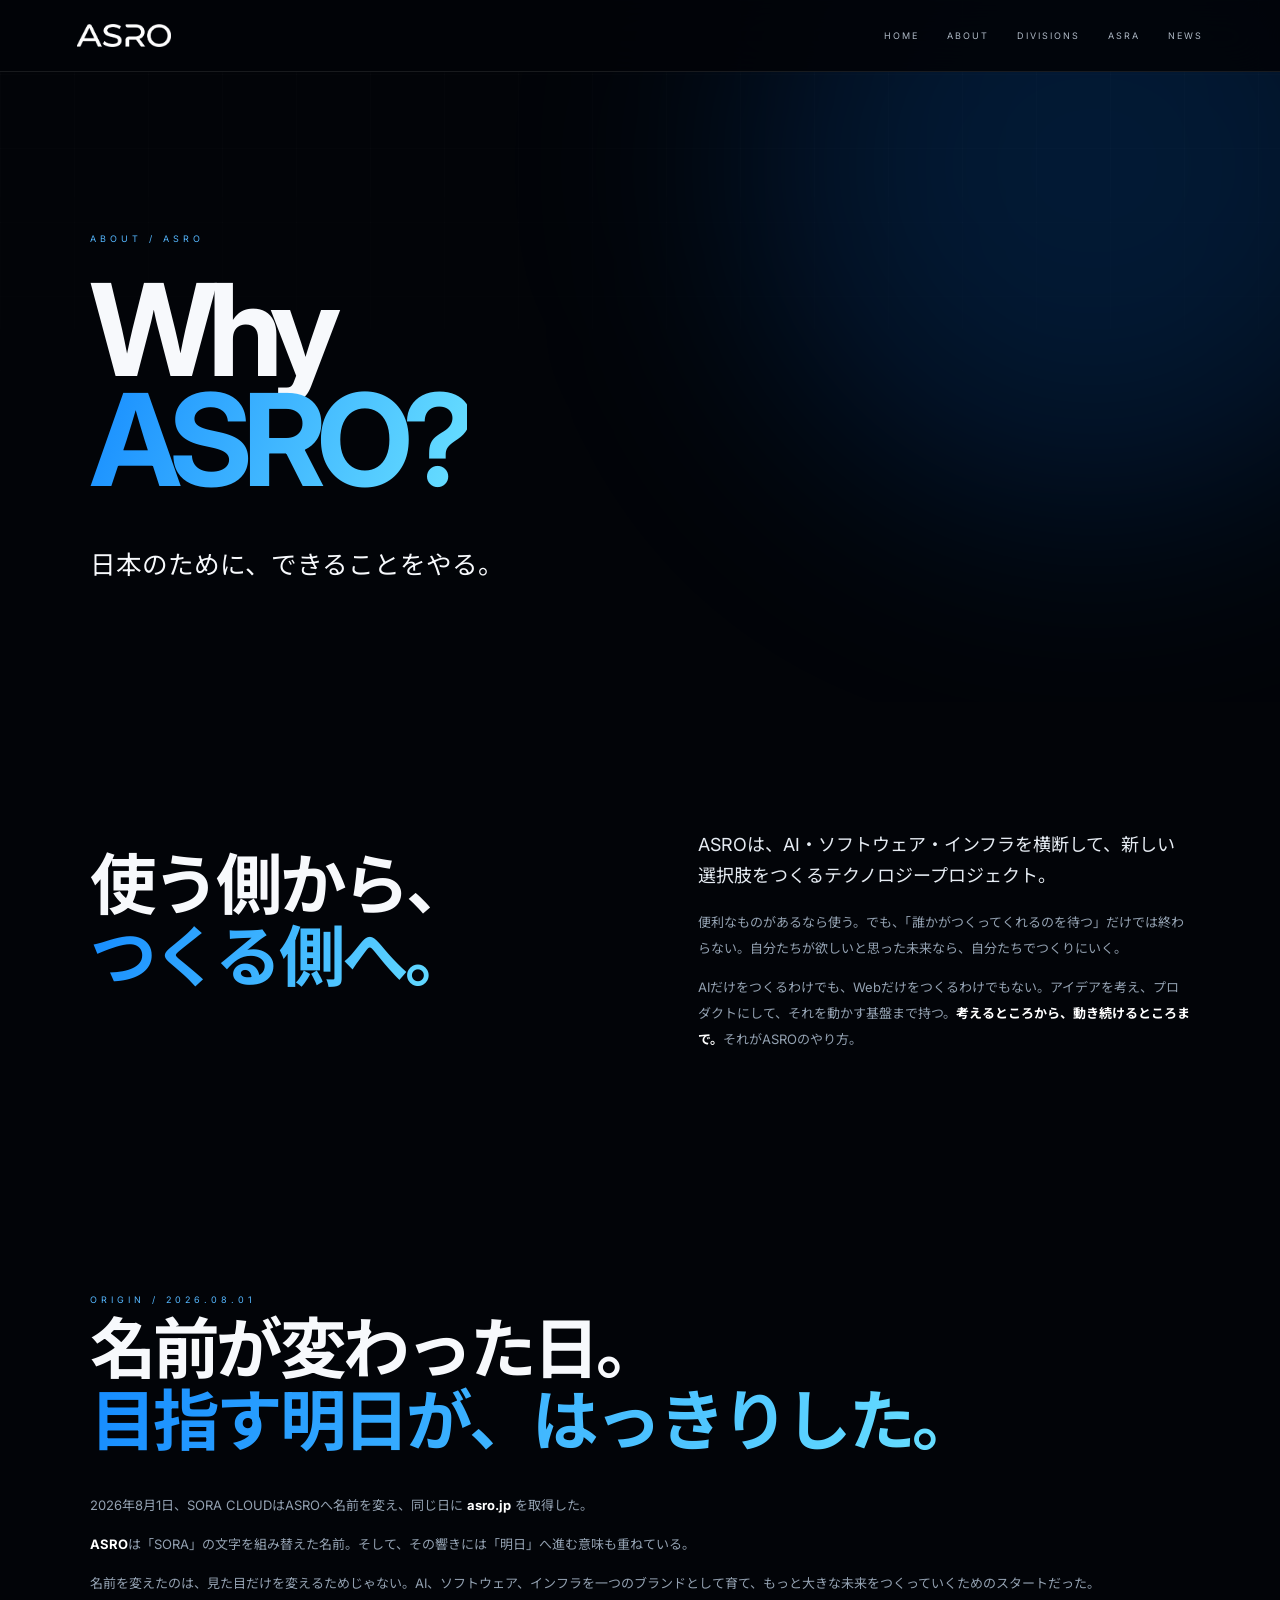
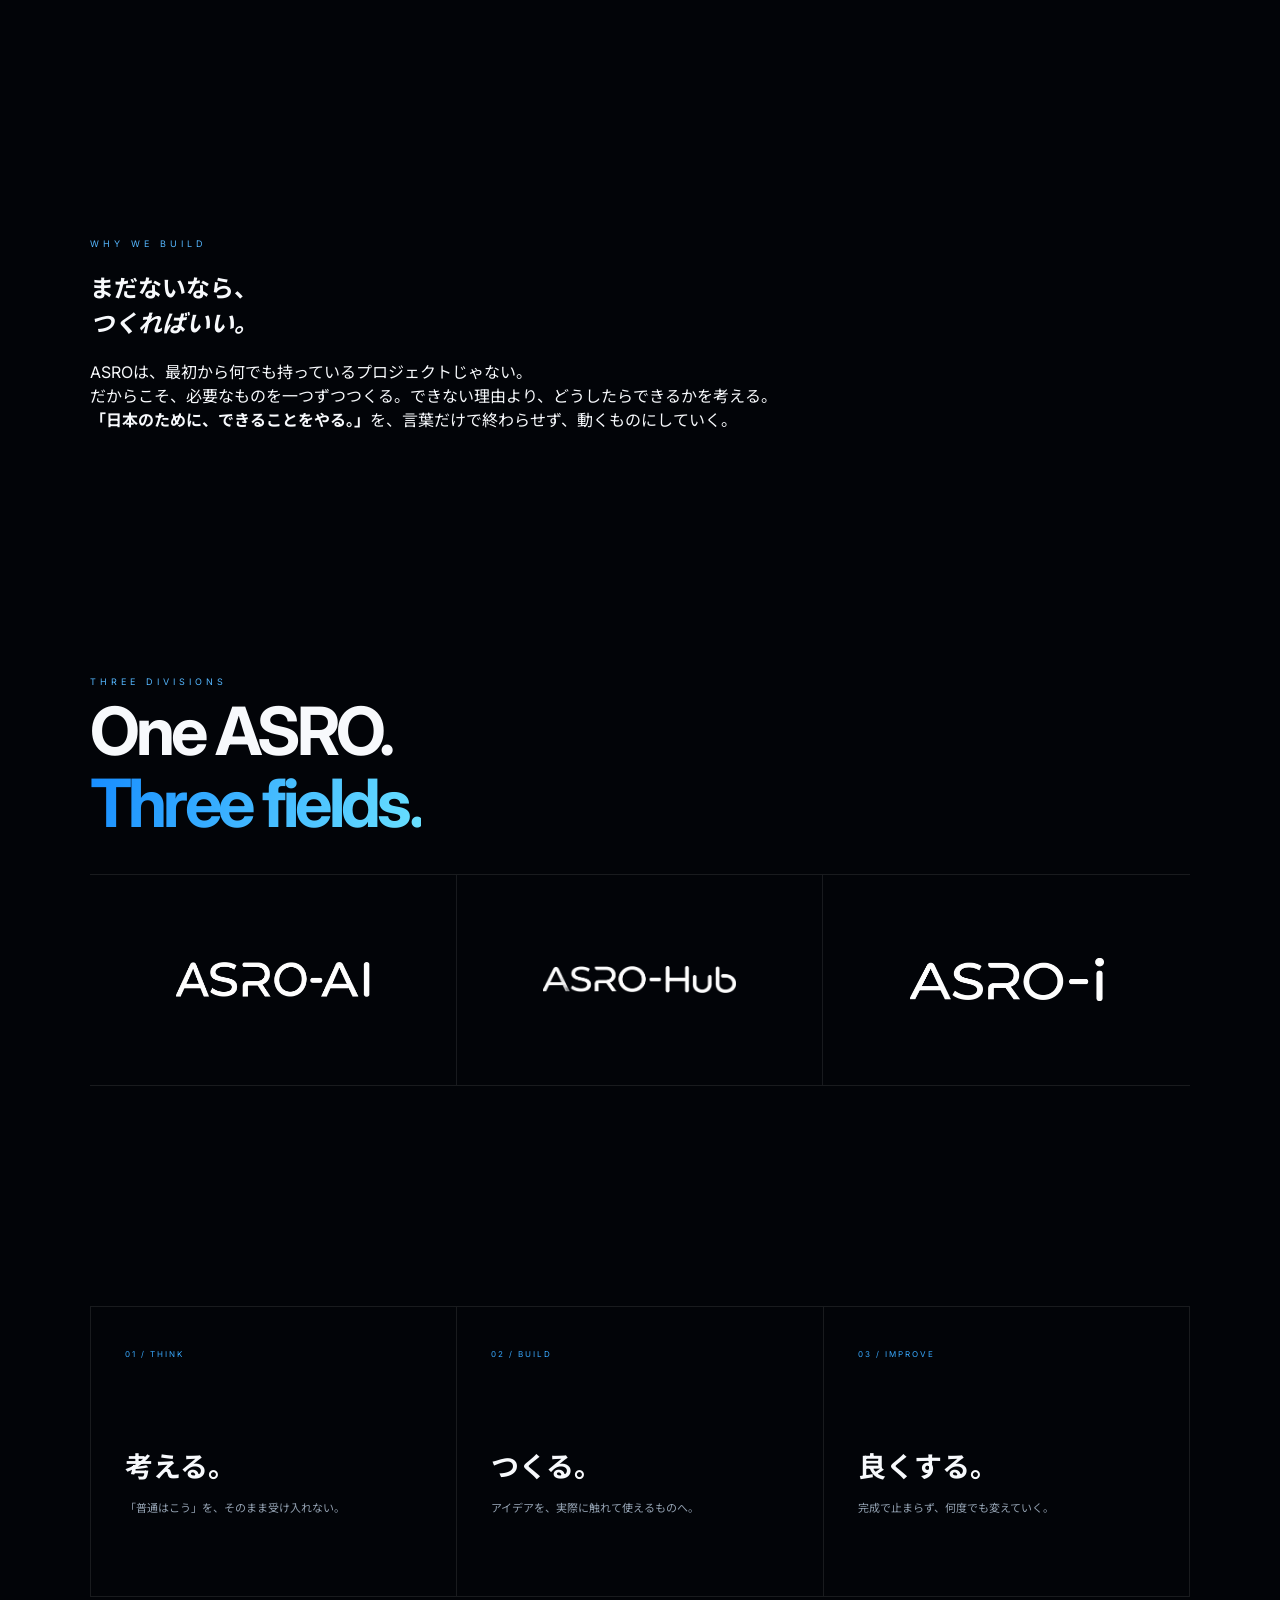
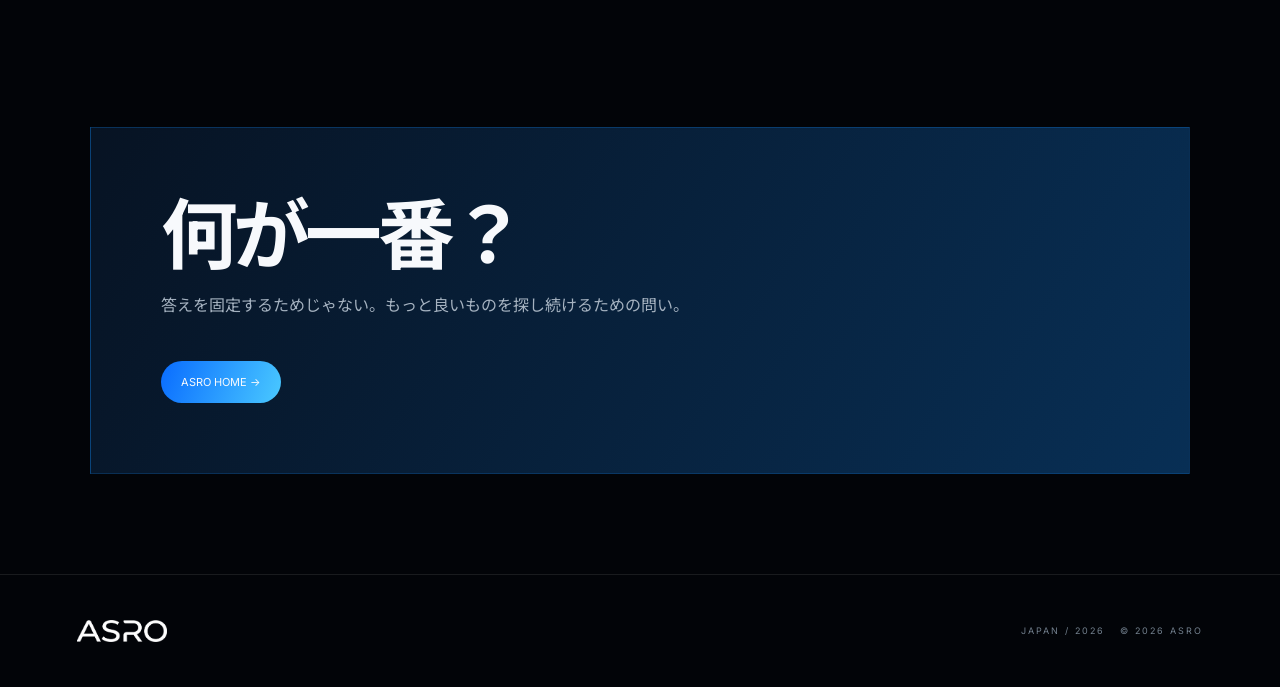
==== about.html @ 33168546 "Expand ASRO origin and mission story" ====
<!doctype html><html lang="ja"><head><meta charset="UTF-8"><meta name="viewport" content="width=device-width,initial-scale=1,viewport-fit=cover"><meta name="theme-color" content="#020408"><title>About ASRO | ASRO</title><meta name="description" content="ASROについて。日本のために、できることをやる。"><link rel="icon" href="asro-mark.svg" type="image/svg+xml"><link rel="stylesheet" href="site.css"></head><body><header><a class="brand" href="index.html"><img src="asro-logo-white.svg" alt="ASRO"></a><nav><a href="index.html">HOME</a><a href="about.html">ABOUT</a><a href="index.html#divisions">DIVISIONS</a><a href="asra.html">ASRA</a><a href="news.html">NEWS</a></nav></header>
<section class="hero"><p class="eyebrow reveal">ABOUT / ASRO</p><h1 class="reveal">Why<br><em>ASRO?</em></h1><p class="lead reveal">日本のために、できることをやる。</p></section>
<section class="wrap grid2 about-intro"><div class="reveal"><h2 class="title">使う側から、<br><em>つくる側へ。</em></h2></div><div class="copy reveal"><p class="big">ASROは、AI・ソフトウェア・インフラを横断して、新しい選択肢をつくるテクノロジープロジェクト。</p><p>便利なものがあるなら使う。でも、「誰かがつくってくれるのを待つ」だけでは終わらない。自分たちが欲しいと思った未来なら、自分たちでつくりにいく。</p><p>AIだけをつくるわけでも、Webだけをつくるわけでもない。アイデアを考え、プロダクトにして、それを動かす基盤まで持つ。<strong>考えるところから、動き続けるところまで。</strong>それがASROのやり方。</p></div></section>
<section class="wrap origin"><p class="eyebrow reveal">ORIGIN / 2026.08.01</p><div class="origin-grid"><h2 class="title reveal">名前が変わった日。<br><em>目指す明日が、はっきりした。</em></h2><div class="copy reveal"><p>2026年8月1日、SORA CLOUDはASROへ名前を変え、同じ日に <strong>asro.jp</strong> を取得した。</p><p><strong>ASRO</strong>は「SORA」の文字を組み替えた名前。そして、その響きには「明日」へ進む意味も重ねている。</p><p>名前を変えたのは、見た目だけを変えるためじゃない。AI、ソフトウェア、インフラを一つのブランドとして育て、もっと大きな未来をつくっていくためのスタートだった。</p></div></div></section>
<section class="wrap manifesto-page"><p class="eyebrow reveal">WHY WE BUILD</p><h2 class="reveal">まだないなら、<br><em>つくればいい。</em></h2><p class="reveal">ASROは、最初から何でも持っているプロジェクトじゃない。<br>だからこそ、必要なものを一つずつつくる。できない理由より、どうしたらできるかを考える。<br><strong>「日本のために、できることをやる。」</strong>を、言葉だけで終わらせず、動くものにしていく。</p></section>
<section class="wrap"><p class="eyebrow reveal">THREE DIVISIONS</p><h2 class="title reveal">One ASRO.<br><em>Three fields.</em></h2><div class="brand-strip reveal"><a href="ai.html"><img src="asro-ai-white.svg" alt="ASRO AI"></a><a href="hub.html"><img src="asro-hub-white.svg" alt="ASRO Hub"></a><a href="infra.html"><img src="asro-i-white.svg" alt="ASRO-i"></a></div></section>
<section class="wrap"><div class="cards"><div class="card reveal"><span>01 / THINK</span><h3>考える。</h3><p>「普通はこう」を、そのまま受け入れない。</p></div><div class="card reveal"><span>02 / BUILD</span><h3>つくる。</h3><p>アイデアを、実際に触れて使えるものへ。</p></div><div class="card reveal"><span>03 / IMPROVE</span><h3>良くする。</h3><p>完成で止まらず、何度でも変えていく。</p></div></div></section>
<section class="cta reveal"><h2>何が一番？</h2><p>答えを固定するためじゃない。もっと良いものを探し続けるための問い。</p><a class="btn" href="index.html">ASRO HOME →</a></section><footer><img src="asro-logo-white.svg" alt="ASRO"><span>JAPAN / 2026&nbsp;&nbsp; © 2026 ASRO</span></footer><script src="site.js"></script></body></html>
---- site.css ----
@import url('https://fonts.googleapis.com/css2?family=Inter:wght@400;500;600;700;800&family=Noto+Sans+JP:wght@400;500;600;700;800&display=swap');
:root{--bg:#020408;--panel:#060a10;--text:#f7f9fc;--mut:#93a1b1;--line:#ffffff17;--blue:#168cff;--cyan:#62dcff}
*{box-sizing:border-box}html{scroll-behavior:smooth}body{margin:0;background:var(--bg);color:var(--text);font-family:Inter,"Noto Sans JP",sans-serif;overflow-x:hidden}a{color:inherit;text-decoration:none}img{display:block;max-width:100%}::selection{background:var(--blue);color:#fff}
header{height:72px;position:fixed;z-index:30;inset:0 0 auto;display:flex;align-items:center;padding:0 6vw;background:#020408e8;backdrop-filter:blur(22px);border-bottom:1px solid var(--line)}.brand img{width:94px;height:28px;object-fit:contain}nav{margin-left:auto;display:flex;gap:28px;font-size:9px;letter-spacing:2px;color:#aeb9c5}nav a:hover{color:#fff}
.hero{min-height:78svh;padding:150px 7vw 90px;position:relative;overflow:hidden;display:flex;flex-direction:column;justify-content:flex-end}.hero:before{content:"";position:absolute;width:680px;height:680px;border-radius:50%;background:#087cff2e;filter:blur(120px);right:-12%;top:-25%}.hero:after{content:"";position:absolute;inset:0;background-image:linear-gradient(#ffffff04 1px,transparent 1px),linear-gradient(90deg,#ffffff04 1px,transparent 1px);background-size:74px 74px;mask-image:linear-gradient(#000,transparent 75%);pointer-events:none}.hero>*{position:relative;z-index:2}.eyebrow{font-size:9px;letter-spacing:4px;color:#55b7ff}.hero h1{font-size:clamp(70px,10vw,150px);line-height:.86;letter-spacing:-.075em;margin:22px 0}.hero h1 em,.title em{font-style:normal;background:linear-gradient(110deg,#168cff,#6ae1ff);-webkit-background-clip:text;color:transparent}.lead{font-size:clamp(18px,2vw,28px);line-height:1.7;max-width:760px}.sublead{font-size:13px;color:var(--mut);line-height:2;max-width:650px}
.wrap{padding:110px 7vw}.grid2{display:grid;grid-template-columns:1fr 1fr;gap:9vw;align-items:center}.title{font-size:clamp(42px,5.2vw,76px);line-height:1.08;letter-spacing:-.055em;margin:0 0 34px}.copy{font-size:13px;line-height:2;color:var(--mut)}.copy strong{color:#fff}.copy .big{font-size:18px;color:#e5ebf2;line-height:1.7}
.visual{min-height:430px;position:relative;overflow:hidden;border:1px solid var(--line);background:radial-gradient(circle at 50% 48%,#103b67,#07101b 58%,#03070c);display:flex;align-items:center;justify-content:center}.visual:before{content:"";position:absolute;inset:-25%;background-image:linear-gradient(#168cff18 1px,transparent 1px),linear-gradient(90deg,#168cff18 1px,transparent 1px);background-size:38px 38px;transform:rotate(18deg)}.visual:after{content:"";position:absolute;width:300px;height:300px;border:1px solid #168cff32;border-radius:50%;box-shadow:0 0 80px #168cff17}.visual img{position:relative;z-index:2;max-width:68%;max-height:190px;object-fit:contain;filter:drop-shadow(0 20px 55px #168cff4d)}
.cards{display:grid;grid-template-columns:repeat(3,1fr);border-top:1px solid var(--line);border-left:1px solid var(--line)}.card{min-height:290px;padding:34px;border-right:1px solid var(--line);border-bottom:1px solid var(--line)}.card span{font-size:8px;color:#39a9ff;letter-spacing:2px}.card h3{font-size:28px;margin:84px 0 14px}.card p{font-size:11px;line-height:1.8;color:var(--mut)}
.brand-strip{display:grid;grid-template-columns:repeat(3,1fr);border-block:1px solid var(--line)}.brand-strip a{min-height:210px;display:flex;align-items:center;justify-content:center;padding:36px;border-right:1px solid var(--line);transition:.25s background}.brand-strip a:last-child{border:0}.brand-strip a:hover{background:#168cff08}.brand-strip img{max-width:66%;max-height:65px}
.status-card{margin:0 7vw 100px;padding:58px 6vw;border:1px solid #168cff35;background:linear-gradient(120deg,#07111d,#092d4f);position:relative;overflow:hidden}.status-card:after{content:"";position:absolute;width:280px;height:280px;border-radius:50%;background:#168cff35;filter:blur(75px);right:-100px;bottom:-120px}.status-card>*{position:relative;z-index:2}.status-card h2{font-size:clamp(42px,6vw,82px);line-height:1;letter-spacing:-.06em;margin:14px 0 22px}.status-card p{color:#a8b5c3;line-height:1.9;font-size:13px}.dot{display:inline-block;width:7px;height:7px;border-radius:50%;background:#31d28c;box-shadow:0 0 14px #31d28c;margin-right:8px}
.timeline{border-left:1px solid #168cff55;margin-left:10px}.event{padding:0 0 62px 35px;position:relative}.event:before{content:"";position:absolute;width:7px;height:7px;background:var(--blue);border-radius:50%;left:-4px;top:5px;box-shadow:0 0 15px var(--blue)}.event time{font-size:9px;color:#5abaff;letter-spacing:2px}.event h3{font-size:25px;margin:10px 0}.event p{font-size:12px;color:var(--mut);line-height:1.8}
.cta{margin:20px 7vw 100px;padding:70px;background:linear-gradient(120deg,#071323,#082f55);border:1px solid #168cff38;position:relative;overflow:hidden}.cta h2{font-size:clamp(42px,6vw,82px);line-height:1;letter-spacing:-.06em;margin:0}.cta p{color:#a5b2c0;line-height:1.9}.btn{display:inline-flex;margin-top:24px;padding:14px 20px;border-radius:999px;background:linear-gradient(110deg,#096cff,#4ac9ff);font-size:11px;gap:28px}
footer{border-top:1px solid var(--line);padding:45px 6vw;display:flex;align-items:center;justify-content:space-between;color:#73808e;font-size:9px;letter-spacing:2px}footer img{width:90px}
.reveal{opacity:0;transform:translateY(24px);transition:.8s opacity,.8s transform}.reveal.visible{opacity:1;transform:none}
@media(max-width:800px){header{height:66px;padding:0 5vw}.brand img{width:86px}nav{gap:15px}nav a:nth-child(2),nav a:nth-child(3){display:none}.hero{min-height:68svh;padding:122px 6vw 72px}.hero h1{font-size:clamp(56px,16vw,86px)}.wrap{padding:80px 6vw}.grid2{grid-template-columns:1fr;gap:46px}.visual{min-height:310px}.visual img{max-height:145px}.cards{grid-template-columns:1fr}.card{min-height:200px}.card h3{margin-top:44px}.brand-strip{grid-template-columns:1fr}.brand-strip a{min-height:150px;border-right:0;border-bottom:1px solid var(--line)}.status-card{margin:0 5vw 70px;padding:45px 26px}.cta{margin:20px 5vw 70px;padding:48px 26px}}
@media(max-width:520px){nav{display:none}.hero{min-height:620px;padding-top:105px}.hero h1{font-size:54px}.lead{font-size:18px}.title{font-size:40px}.visual{min-height:280px}.visual img{max-width:76%;max-height:125px}.copy{font-size:12px}.status-card h2,.cta h2{font-size:43px}footer{padding:38px 6vw}}
@media(prefers-reduced-motion:reduce){html{scroll-behavior:auto}.reveal{opacity:1;transform:none;transition:none}}
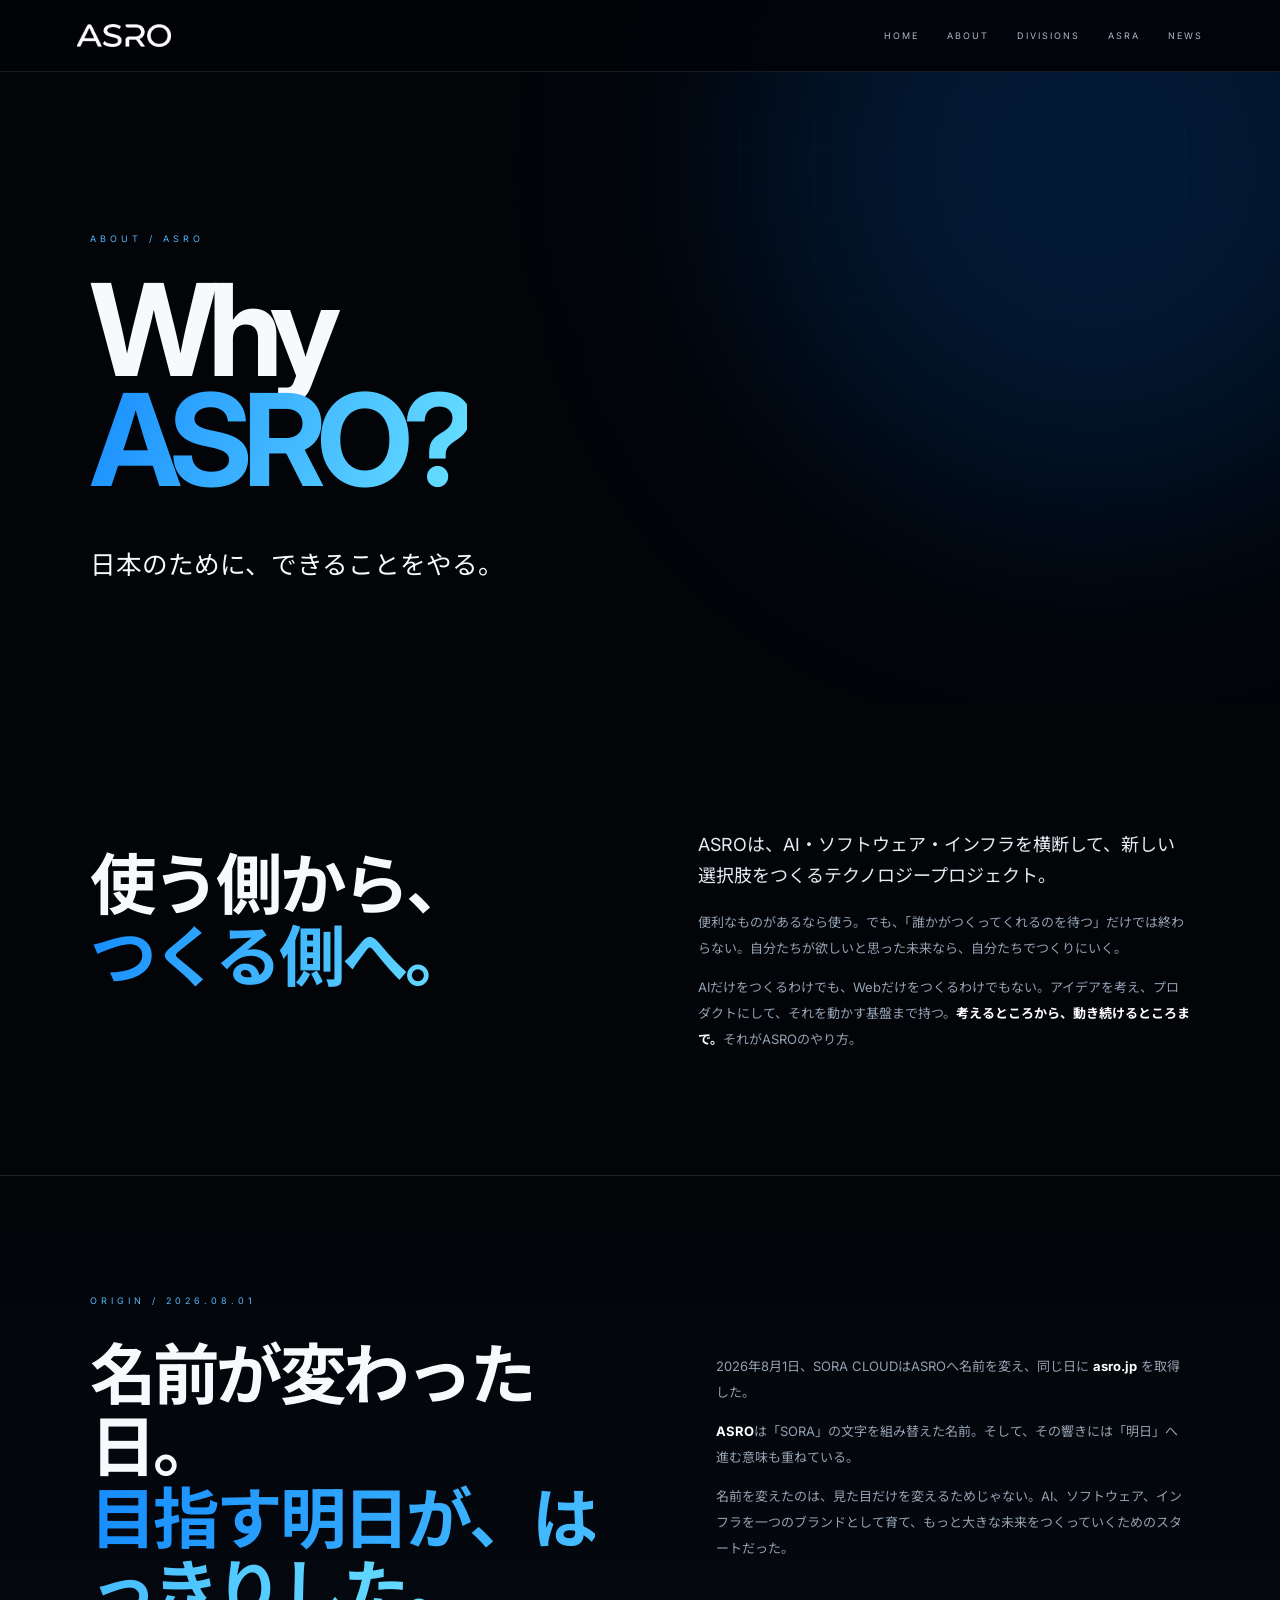
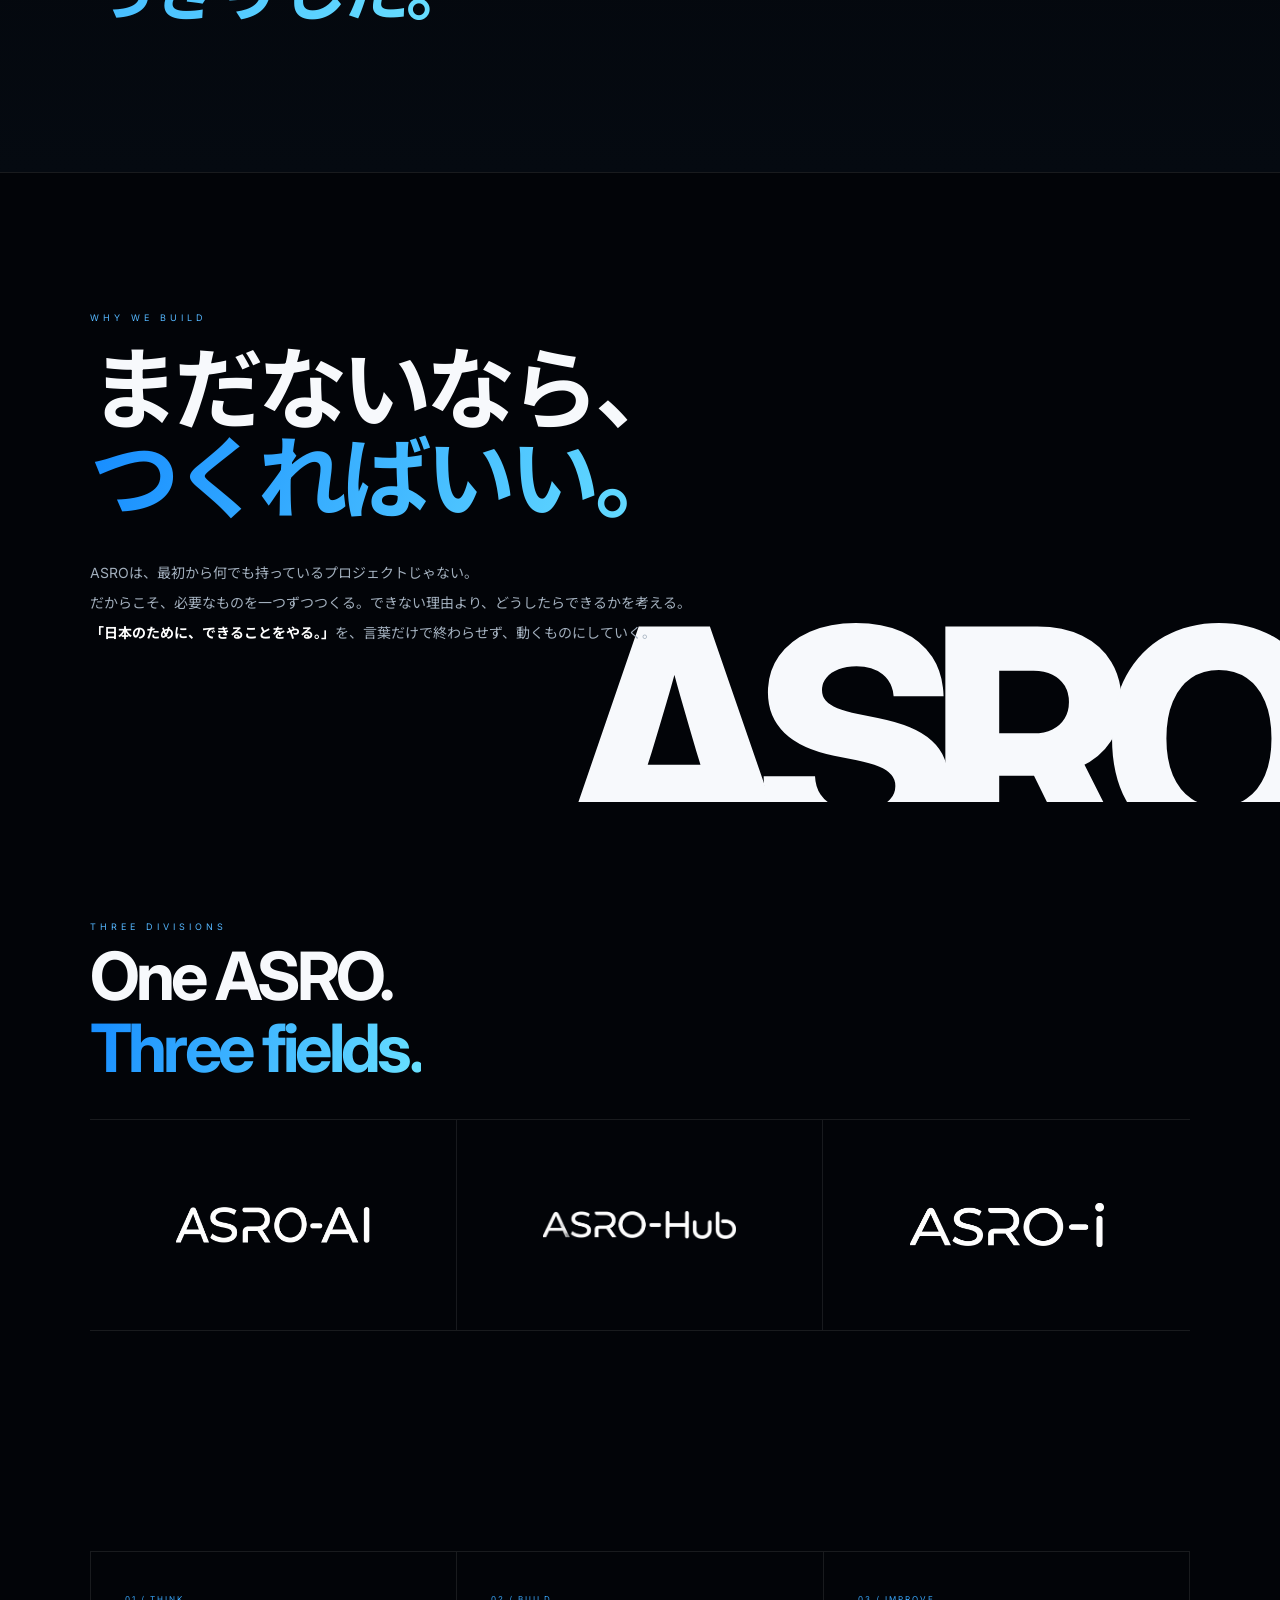
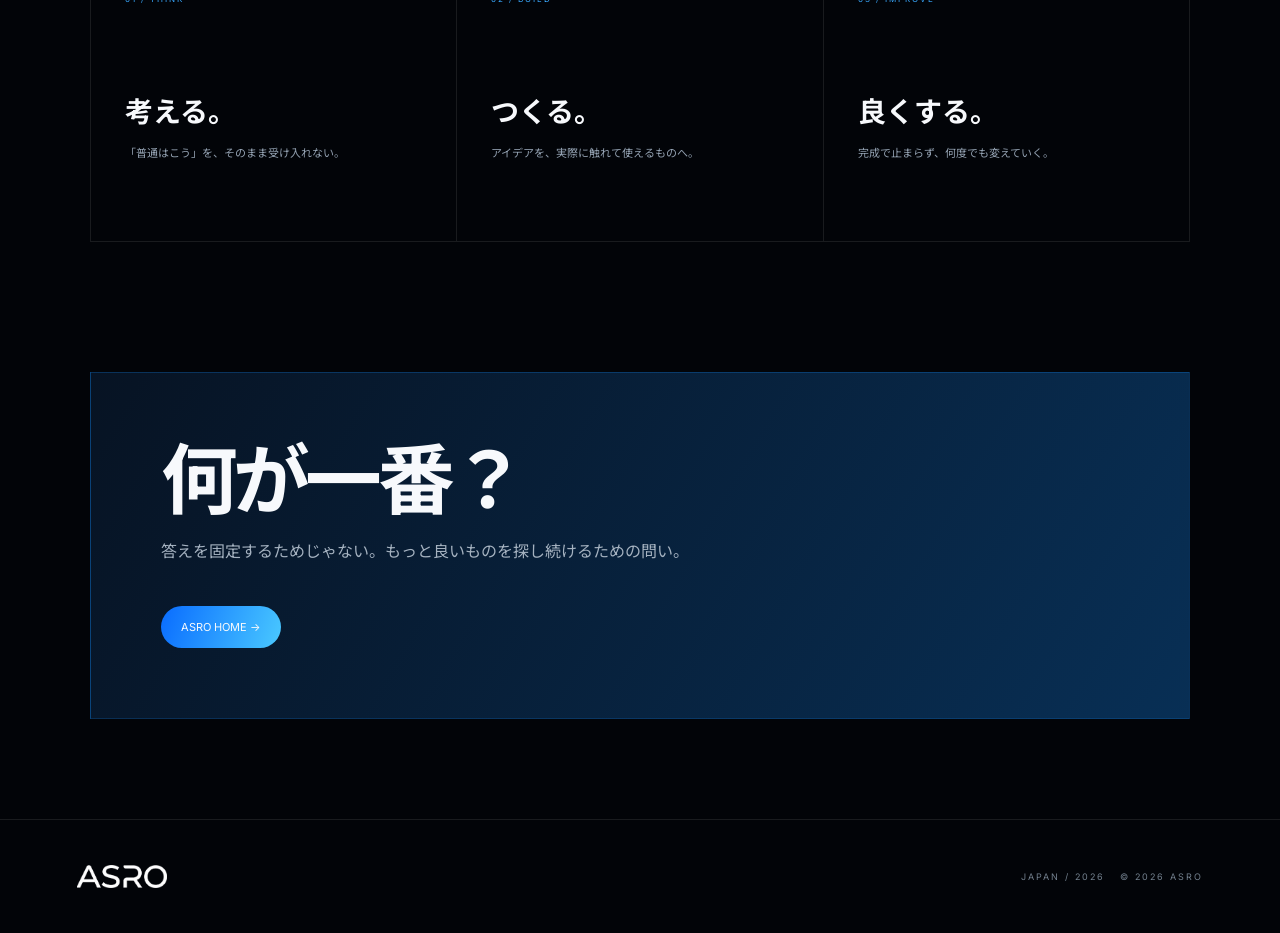
==== commit 35a4ff07: "Bust CSS cache for about.html" ====
--- a/about.html
+++ b/about.html
@@ -1,4 +1,4 @@
-<!doctype html><html lang="ja"><head><meta charset="UTF-8"><meta name="viewport" content="width=device-width,initial-scale=1,viewport-fit=cover"><meta name="theme-color" content="#020408"><title>About ASRO | ASRO</title><meta name="description" content="ASROについて。日本のために、できることをやる。"><link rel="icon" href="asro-mark.svg" type="image/svg+xml"><link rel="stylesheet" href="site.css"></head><body><header><a class="brand" href="index.html"><img src="asro-logo-white.svg" alt="ASRO"></a><nav><a href="index.html">HOME</a><a href="about.html">ABOUT</a><a href="index.html#divisions">DIVISIONS</a><a href="asra.html">ASRA</a><a href="news.html">NEWS</a></nav></header>
+<!doctype html><html lang="ja"><head><meta charset="UTF-8"><meta name="viewport" content="width=device-width,initial-scale=1,viewport-fit=cover"><meta name="theme-color" content="#020408"><title>About ASRO | ASRO</title><meta name="description" content="ASROについて。日本のために、できることをやる。"><link rel="icon" href="asro-mark.svg" type="image/svg+xml"><link rel="stylesheet" href="site.css?v=20260919-3"></head><body><header><a class="brand" href="index.html"><img src="asro-logo-white.svg" alt="ASRO"></a><nav><a href="index.html">HOME</a><a href="about.html">ABOUT</a><a href="index.html#divisions">DIVISIONS</a><a href="asra.html">ASRA</a><a href="news.html">NEWS</a></nav></header>
 <section class="hero"><p class="eyebrow reveal">ABOUT / ASRO</p><h1 class="reveal">Why<br><em>ASRO?</em></h1><p class="lead reveal">日本のために、できることをやる。</p></section>
 <section class="wrap grid2 about-intro"><div class="reveal"><h2 class="title">使う側から、<br><em>つくる側へ。</em></h2></div><div class="copy reveal"><p class="big">ASROは、AI・ソフトウェア・インフラを横断して、新しい選択肢をつくるテクノロジープロジェクト。</p><p>便利なものがあるなら使う。でも、「誰かがつくってくれるのを待つ」だけでは終わらない。自分たちが欲しいと思った未来なら、自分たちでつくりにいく。</p><p>AIだけをつくるわけでも、Webだけをつくるわけでもない。アイデアを考え、プロダクトにして、それを動かす基盤まで持つ。<strong>考えるところから、動き続けるところまで。</strong>それがASROのやり方。</p></div></section>
 <section class="wrap origin"><p class="eyebrow reveal">ORIGIN / 2026.08.01</p><div class="origin-grid"><h2 class="title reveal">名前が変わった日。<br><em>目指す明日が、はっきりした。</em></h2><div class="copy reveal"><p>2026年8月1日、SORA CLOUDはASROへ名前を変え、同じ日に <strong>asro.jp</strong> を取得した。</p><p><strong>ASRO</strong>は「SORA」の文字を組み替えた名前。そして、その響きには「明日」へ進む意味も重ねている。</p><p>名前を変えたのは、見た目だけを変えるためじゃない。AI、ソフトウェア、インフラを一つのブランドとして育て、もっと大きな未来をつくっていくためのスタートだった。</p></div></div></section>
--- a/site.css
+++ b/site.css
@@ -14,4 +14,40 @@
 .reveal{opacity:0;transform:translateY(24px);transition:.8s opacity,.8s transform}.reveal.visible{opacity:1;transform:none}
 @media(max-width:800px){header{height:66px;padding:0 5vw}.brand img{width:86px}nav{gap:15px}nav a:nth-child(2),nav a:nth-child(3){display:none}.hero{min-height:68svh;padding:122px 6vw 72px}.hero h1{font-size:clamp(56px,16vw,86px)}.wrap{padding:80px 6vw}.grid2{grid-template-columns:1fr;gap:46px}.visual{min-height:310px}.visual img{max-height:145px}.cards{grid-template-columns:1fr}.card{min-height:200px}.card h3{margin-top:44px}.brand-strip{grid-template-columns:1fr}.brand-strip a{min-height:150px;border-right:0;border-bottom:1px solid var(--line)}.status-card{margin:0 5vw 70px;padding:45px 26px}.cta{margin:20px 5vw 70px;padding:48px 26px}}
 @media(max-width:520px){nav{display:none}.hero{min-height:620px;padding-top:105px}.hero h1{font-size:54px}.lead{font-size:18px}.title{font-size:40px}.visual{min-height:280px}.visual img{max-width:76%;max-height:125px}.copy{font-size:12px}.status-card h2,.cta h2{font-size:43px}footer{padding:38px 6vw}}
-@media(prefers-reduced-motion:reduce){html{scroll-behavior:auto}.reveal{opacity:1;transform:none;transition:none}}+@media(prefers-reduced-motion:reduce){html{scroll-behavior:auto}.reveal{opacity:1;transform:none;transition:none}}
+/* secondary-page spacing and narrative sections */
+.origin{border-top:1px solid var(--line);border-bottom:1px solid var(--line);background:linear-gradient(180deg,#020408,#050a11)}
+.origin-grid{display:grid;grid-template-columns:1.05fr .95fr;gap:8vw;align-items:start;margin-top:34px}
+.manifesto-page{position:relative;overflow:hidden;padding-top:130px;padding-bottom:140px}
+.manifesto-page:after{content:"ASRO";position:absolute;right:-2vw;bottom:-7vw;font-size:24vw;font-weight:800;letter-spacing:-.09em;color:#ffffff025;line-height:1;pointer-events:none}
+.manifesto-page h2{position:relative;z-index:1;font-size:clamp(54px,7vw,100px);line-height:1;letter-spacing:-.065em;margin:22px 0 34px}
+.manifesto-page h2 em{font-style:normal;background:linear-gradient(110deg,#168cff,#6ae1ff);-webkit-background-clip:text;color:transparent}
+.manifesto-page>p:last-child{position:relative;z-index:1;max-width:760px;font-size:14px;line-height:2.15;color:#a2afbd}
+.manifesto-page strong{color:#fff}
+@media(min-width:801px) and (max-width:1120px){
+ header{padding-inline:4.5vw}
+ nav{gap:18px}
+ .hero{padding-inline:6vw}
+ .hero h1{font-size:clamp(68px,10vw,108px)}
+ .grid2{gap:6vw}
+ .title{font-size:clamp(40px,5vw,58px)}
+ .visual{min-height:360px}
+ .visual img{max-width:74%;max-height:155px}
+ .card{padding:27px}
+ .brand-strip a{padding:28px}
+}
+@media(max-width:800px){
+ .origin-grid{grid-template-columns:1fr;gap:28px}
+ .manifesto-page{padding-top:90px;padding-bottom:100px}
+}
+@media(max-width:520px){
+ .about-intro{padding-bottom:68px}
+ .origin{padding-top:70px;padding-bottom:70px}
+ .manifesto-page h2{font-size:46px}
+ .manifesto-page>p:last-child{font-size:12px;line-height:2}
+}
+@media(max-width:520px){
+ header nav{display:flex;gap:14px;font-size:8px}
+ header nav a{display:none}
+ header nav a:first-child,header nav a:last-child{display:block}
+}
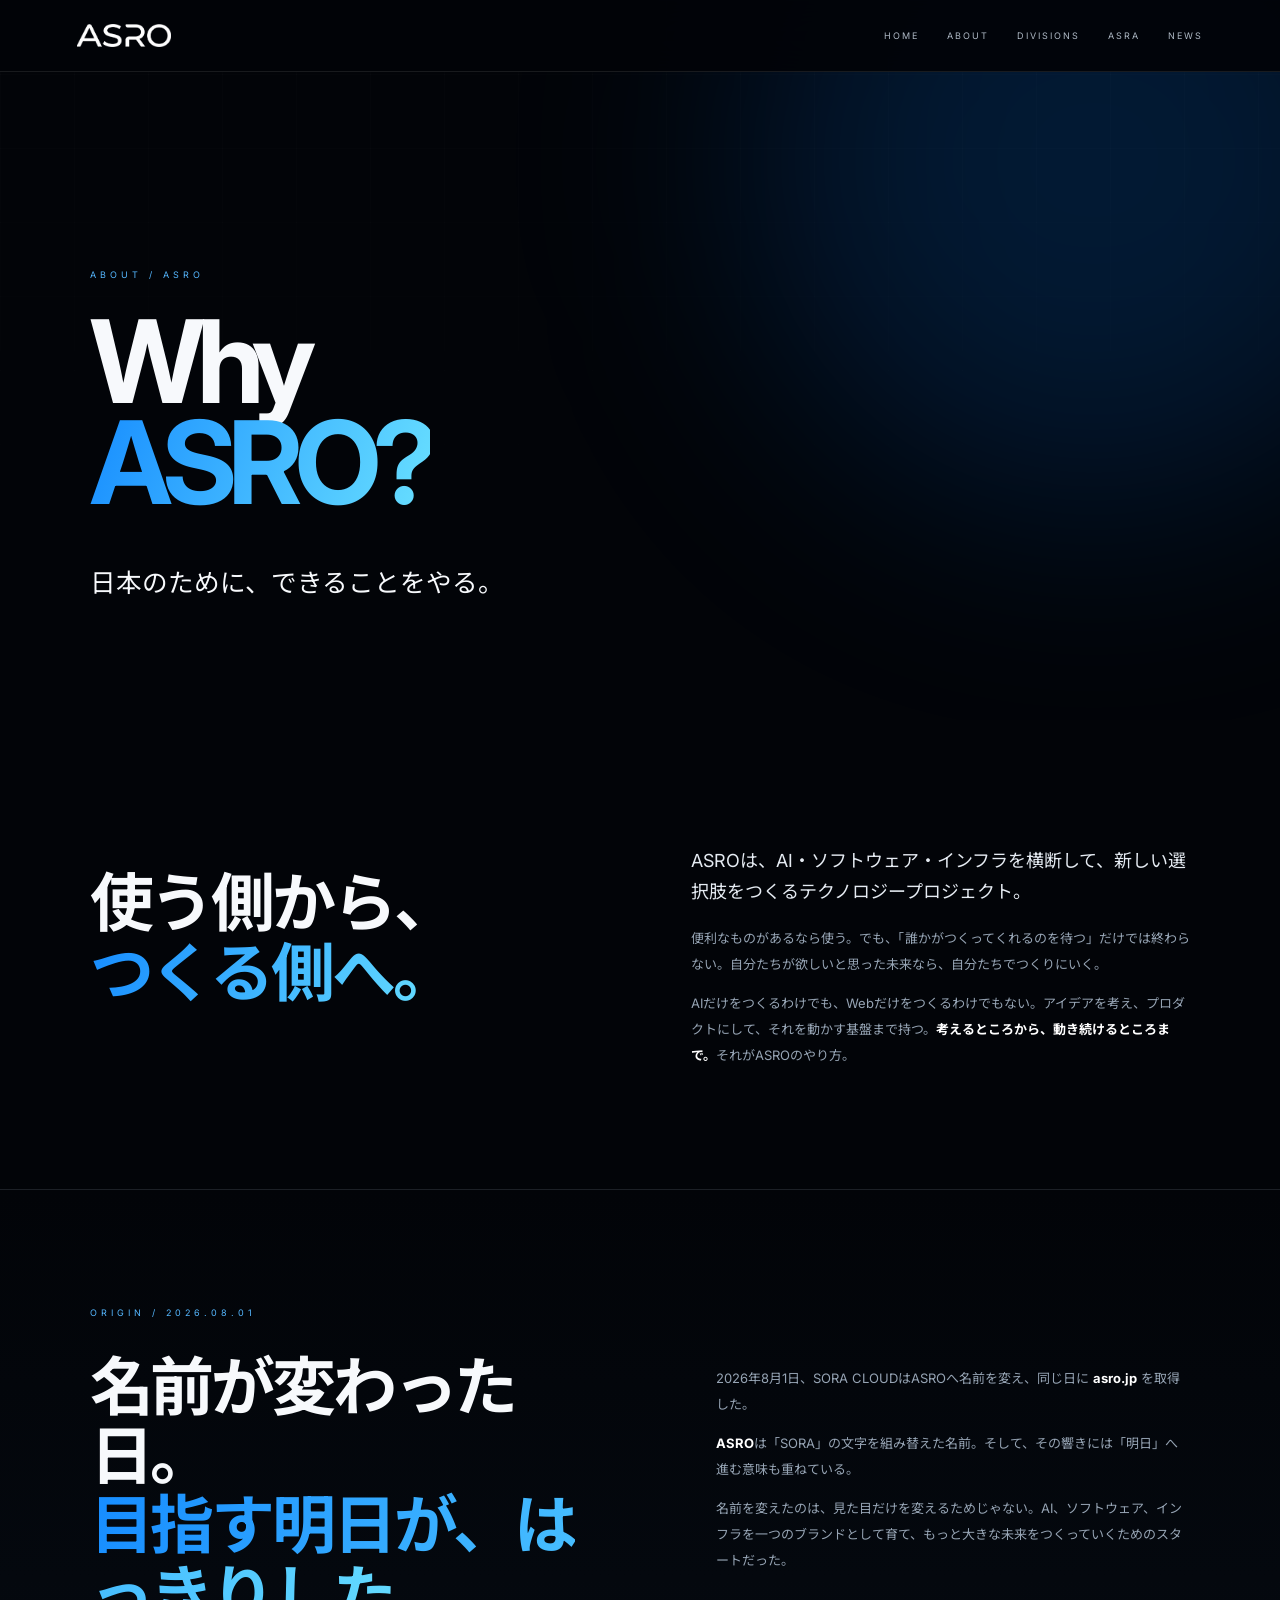
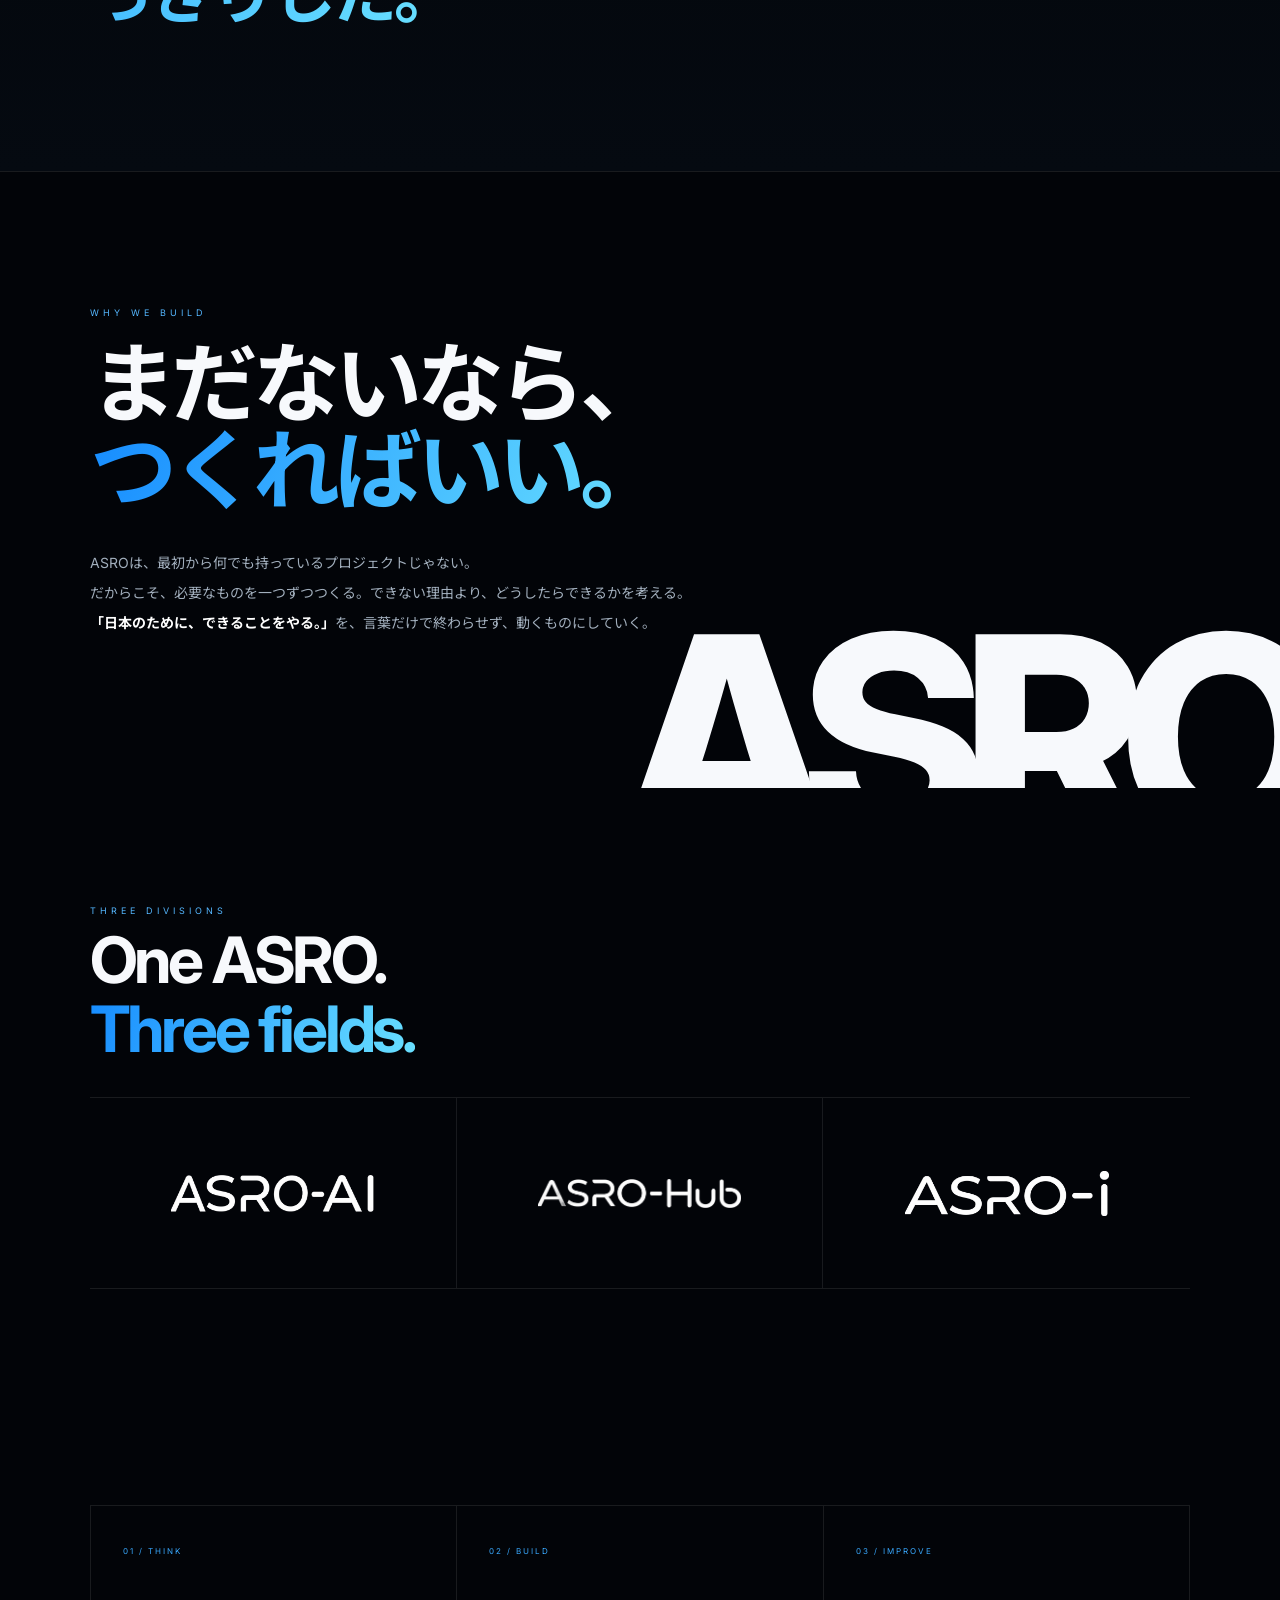
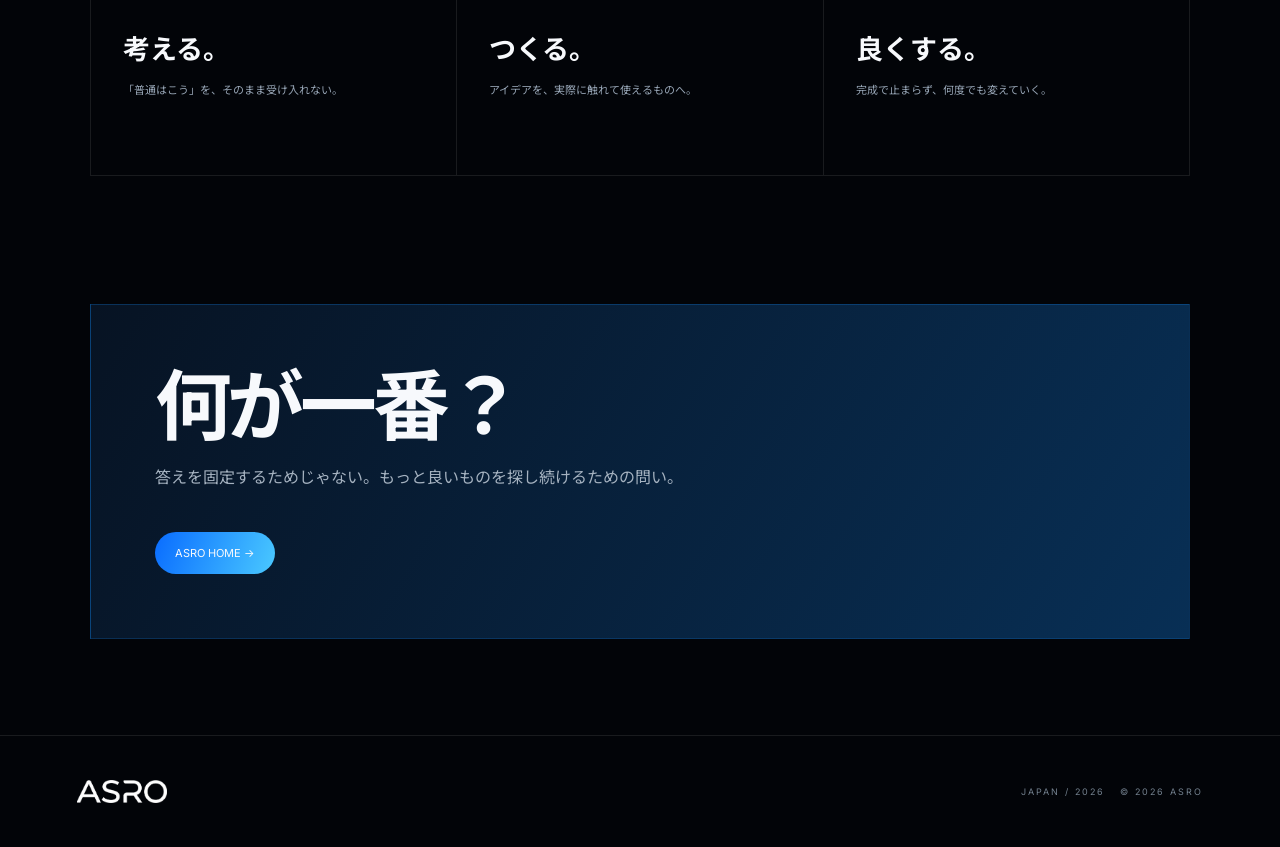
==== commit 10072a1d: "Use rebuilt shared CSS in about.html" ====
--- a/about.html
+++ b/about.html
@@ -1,4 +1,4 @@
-<!doctype html><html lang="ja"><head><meta charset="UTF-8"><meta name="viewport" content="width=device-width,initial-scale=1,viewport-fit=cover"><meta name="theme-color" content="#020408"><title>About ASRO | ASRO</title><meta name="description" content="ASROについて。日本のために、できることをやる。"><link rel="icon" href="asro-mark.svg" type="image/svg+xml"><link rel="stylesheet" href="site.css?v=20260919-3"></head><body><header><a class="brand" href="index.html"><img src="asro-logo-white.svg" alt="ASRO"></a><nav><a href="index.html">HOME</a><a href="about.html">ABOUT</a><a href="index.html#divisions">DIVISIONS</a><a href="asra.html">ASRA</a><a href="news.html">NEWS</a></nav></header>
+<!doctype html><html lang="ja"><head><meta charset="UTF-8"><meta name="viewport" content="width=device-width,initial-scale=1,viewport-fit=cover"><meta name="theme-color" content="#020408"><title>About ASRO | ASRO</title><meta name="description" content="ASROについて。日本のために、できることをやる。"><link rel="icon" href="asro-mark.svg" type="image/svg+xml"><link rel="stylesheet" href="site.css?v=20260919-5"></head><body><header><a class="brand" href="index.html"><img src="asro-logo-white.svg" alt="ASRO"></a><nav><a href="index.html">HOME</a><a href="about.html">ABOUT</a><a href="index.html#divisions">DIVISIONS</a><a href="asra.html">ASRA</a><a href="news.html">NEWS</a></nav></header>
 <section class="hero"><p class="eyebrow reveal">ABOUT / ASRO</p><h1 class="reveal">Why<br><em>ASRO?</em></h1><p class="lead reveal">日本のために、できることをやる。</p></section>
 <section class="wrap grid2 about-intro"><div class="reveal"><h2 class="title">使う側から、<br><em>つくる側へ。</em></h2></div><div class="copy reveal"><p class="big">ASROは、AI・ソフトウェア・インフラを横断して、新しい選択肢をつくるテクノロジープロジェクト。</p><p>便利なものがあるなら使う。でも、「誰かがつくってくれるのを待つ」だけでは終わらない。自分たちが欲しいと思った未来なら、自分たちでつくりにいく。</p><p>AIだけをつくるわけでも、Webだけをつくるわけでもない。アイデアを考え、プロダクトにして、それを動かす基盤まで持つ。<strong>考えるところから、動き続けるところまで。</strong>それがASROのやり方。</p></div></section>
 <section class="wrap origin"><p class="eyebrow reveal">ORIGIN / 2026.08.01</p><div class="origin-grid"><h2 class="title reveal">名前が変わった日。<br><em>目指す明日が、はっきりした。</em></h2><div class="copy reveal"><p>2026年8月1日、SORA CLOUDはASROへ名前を変え、同じ日に <strong>asro.jp</strong> を取得した。</p><p><strong>ASRO</strong>は「SORA」の文字を組み替えた名前。そして、その響きには「明日」へ進む意味も重ねている。</p><p>名前を変えたのは、見た目だけを変えるためじゃない。AI、ソフトウェア、インフラを一つのブランドとして育て、もっと大きな未来をつくっていくためのスタートだった。</p></div></div></section>
--- a/site.css
+++ b/site.css
@@ -1,53 +1,19 @@
 @import url('https://fonts.googleapis.com/css2?family=Inter:wght@400;500;600;700;800&family=Noto+Sans+JP:wght@400;500;600;700;800&display=swap');
-:root{--bg:#020408;--panel:#060a10;--text:#f7f9fc;--mut:#93a1b1;--line:#ffffff17;--blue:#168cff;--cyan:#62dcff}
-*{box-sizing:border-box}html{scroll-behavior:smooth}body{margin:0;background:var(--bg);color:var(--text);font-family:Inter,"Noto Sans JP",sans-serif;overflow-x:hidden}a{color:inherit;text-decoration:none}img{display:block;max-width:100%}::selection{background:var(--blue);color:#fff}
-header{height:72px;position:fixed;z-index:30;inset:0 0 auto;display:flex;align-items:center;padding:0 6vw;background:#020408e8;backdrop-filter:blur(22px);border-bottom:1px solid var(--line)}.brand img{width:94px;height:28px;object-fit:contain}nav{margin-left:auto;display:flex;gap:28px;font-size:9px;letter-spacing:2px;color:#aeb9c5}nav a:hover{color:#fff}
-.hero{min-height:78svh;padding:150px 7vw 90px;position:relative;overflow:hidden;display:flex;flex-direction:column;justify-content:flex-end}.hero:before{content:"";position:absolute;width:680px;height:680px;border-radius:50%;background:#087cff2e;filter:blur(120px);right:-12%;top:-25%}.hero:after{content:"";position:absolute;inset:0;background-image:linear-gradient(#ffffff04 1px,transparent 1px),linear-gradient(90deg,#ffffff04 1px,transparent 1px);background-size:74px 74px;mask-image:linear-gradient(#000,transparent 75%);pointer-events:none}.hero>*{position:relative;z-index:2}.eyebrow{font-size:9px;letter-spacing:4px;color:#55b7ff}.hero h1{font-size:clamp(70px,10vw,150px);line-height:.86;letter-spacing:-.075em;margin:22px 0}.hero h1 em,.title em{font-style:normal;background:linear-gradient(110deg,#168cff,#6ae1ff);-webkit-background-clip:text;color:transparent}.lead{font-size:clamp(18px,2vw,28px);line-height:1.7;max-width:760px}.sublead{font-size:13px;color:var(--mut);line-height:2;max-width:650px}
-.wrap{padding:110px 7vw}.grid2{display:grid;grid-template-columns:1fr 1fr;gap:9vw;align-items:center}.title{font-size:clamp(42px,5.2vw,76px);line-height:1.08;letter-spacing:-.055em;margin:0 0 34px}.copy{font-size:13px;line-height:2;color:var(--mut)}.copy strong{color:#fff}.copy .big{font-size:18px;color:#e5ebf2;line-height:1.7}
-.visual{min-height:430px;position:relative;overflow:hidden;border:1px solid var(--line);background:radial-gradient(circle at 50% 48%,#103b67,#07101b 58%,#03070c);display:flex;align-items:center;justify-content:center}.visual:before{content:"";position:absolute;inset:-25%;background-image:linear-gradient(#168cff18 1px,transparent 1px),linear-gradient(90deg,#168cff18 1px,transparent 1px);background-size:38px 38px;transform:rotate(18deg)}.visual:after{content:"";position:absolute;width:300px;height:300px;border:1px solid #168cff32;border-radius:50%;box-shadow:0 0 80px #168cff17}.visual img{position:relative;z-index:2;max-width:68%;max-height:190px;object-fit:contain;filter:drop-shadow(0 20px 55px #168cff4d)}
-.cards{display:grid;grid-template-columns:repeat(3,1fr);border-top:1px solid var(--line);border-left:1px solid var(--line)}.card{min-height:290px;padding:34px;border-right:1px solid var(--line);border-bottom:1px solid var(--line)}.card span{font-size:8px;color:#39a9ff;letter-spacing:2px}.card h3{font-size:28px;margin:84px 0 14px}.card p{font-size:11px;line-height:1.8;color:var(--mut)}
-.brand-strip{display:grid;grid-template-columns:repeat(3,1fr);border-block:1px solid var(--line)}.brand-strip a{min-height:210px;display:flex;align-items:center;justify-content:center;padding:36px;border-right:1px solid var(--line);transition:.25s background}.brand-strip a:last-child{border:0}.brand-strip a:hover{background:#168cff08}.brand-strip img{max-width:66%;max-height:65px}
-.status-card{margin:0 7vw 100px;padding:58px 6vw;border:1px solid #168cff35;background:linear-gradient(120deg,#07111d,#092d4f);position:relative;overflow:hidden}.status-card:after{content:"";position:absolute;width:280px;height:280px;border-radius:50%;background:#168cff35;filter:blur(75px);right:-100px;bottom:-120px}.status-card>*{position:relative;z-index:2}.status-card h2{font-size:clamp(42px,6vw,82px);line-height:1;letter-spacing:-.06em;margin:14px 0 22px}.status-card p{color:#a8b5c3;line-height:1.9;font-size:13px}.dot{display:inline-block;width:7px;height:7px;border-radius:50%;background:#31d28c;box-shadow:0 0 14px #31d28c;margin-right:8px}
-.timeline{border-left:1px solid #168cff55;margin-left:10px}.event{padding:0 0 62px 35px;position:relative}.event:before{content:"";position:absolute;width:7px;height:7px;background:var(--blue);border-radius:50%;left:-4px;top:5px;box-shadow:0 0 15px var(--blue)}.event time{font-size:9px;color:#5abaff;letter-spacing:2px}.event h3{font-size:25px;margin:10px 0}.event p{font-size:12px;color:var(--mut);line-height:1.8}
-.cta{margin:20px 7vw 100px;padding:70px;background:linear-gradient(120deg,#071323,#082f55);border:1px solid #168cff38;position:relative;overflow:hidden}.cta h2{font-size:clamp(42px,6vw,82px);line-height:1;letter-spacing:-.06em;margin:0}.cta p{color:#a5b2c0;line-height:1.9}.btn{display:inline-flex;margin-top:24px;padding:14px 20px;border-radius:999px;background:linear-gradient(110deg,#096cff,#4ac9ff);font-size:11px;gap:28px}
-footer{border-top:1px solid var(--line);padding:45px 6vw;display:flex;align-items:center;justify-content:space-between;color:#73808e;font-size:9px;letter-spacing:2px}footer img{width:90px}
-.reveal{opacity:0;transform:translateY(24px);transition:.8s opacity,.8s transform}.reveal.visible{opacity:1;transform:none}
-@media(max-width:800px){header{height:66px;padding:0 5vw}.brand img{width:86px}nav{gap:15px}nav a:nth-child(2),nav a:nth-child(3){display:none}.hero{min-height:68svh;padding:122px 6vw 72px}.hero h1{font-size:clamp(56px,16vw,86px)}.wrap{padding:80px 6vw}.grid2{grid-template-columns:1fr;gap:46px}.visual{min-height:310px}.visual img{max-height:145px}.cards{grid-template-columns:1fr}.card{min-height:200px}.card h3{margin-top:44px}.brand-strip{grid-template-columns:1fr}.brand-strip a{min-height:150px;border-right:0;border-bottom:1px solid var(--line)}.status-card{margin:0 5vw 70px;padding:45px 26px}.cta{margin:20px 5vw 70px;padding:48px 26px}}
-@media(max-width:520px){nav{display:none}.hero{min-height:620px;padding-top:105px}.hero h1{font-size:54px}.lead{font-size:18px}.title{font-size:40px}.visual{min-height:280px}.visual img{max-width:76%;max-height:125px}.copy{font-size:12px}.status-card h2,.cta h2{font-size:43px}footer{padding:38px 6vw}}
-@media(prefers-reduced-motion:reduce){html{scroll-behavior:auto}.reveal{opacity:1;transform:none;transition:none}}
-/* secondary-page spacing and narrative sections */
-.origin{border-top:1px solid var(--line);border-bottom:1px solid var(--line);background:linear-gradient(180deg,#020408,#050a11)}
-.origin-grid{display:grid;grid-template-columns:1.05fr .95fr;gap:8vw;align-items:start;margin-top:34px}
-.manifesto-page{position:relative;overflow:hidden;padding-top:130px;padding-bottom:140px}
-.manifesto-page:after{content:"ASRO";position:absolute;right:-2vw;bottom:-7vw;font-size:24vw;font-weight:800;letter-spacing:-.09em;color:#ffffff025;line-height:1;pointer-events:none}
-.manifesto-page h2{position:relative;z-index:1;font-size:clamp(54px,7vw,100px);line-height:1;letter-spacing:-.065em;margin:22px 0 34px}
-.manifesto-page h2 em{font-style:normal;background:linear-gradient(110deg,#168cff,#6ae1ff);-webkit-background-clip:text;color:transparent}
-.manifesto-page>p:last-child{position:relative;z-index:1;max-width:760px;font-size:14px;line-height:2.15;color:#a2afbd}
-.manifesto-page strong{color:#fff}
-@media(min-width:801px) and (max-width:1120px){
- header{padding-inline:4.5vw}
- nav{gap:18px}
- .hero{padding-inline:6vw}
- .hero h1{font-size:clamp(68px,10vw,108px)}
- .grid2{gap:6vw}
- .title{font-size:clamp(40px,5vw,58px)}
- .visual{min-height:360px}
- .visual img{max-width:74%;max-height:155px}
- .card{padding:27px}
- .brand-strip a{padding:28px}
-}
-@media(max-width:800px){
- .origin-grid{grid-template-columns:1fr;gap:28px}
- .manifesto-page{padding-top:90px;padding-bottom:100px}
-}
-@media(max-width:520px){
- .about-intro{padding-bottom:68px}
- .origin{padding-top:70px;padding-bottom:70px}
- .manifesto-page h2{font-size:46px}
- .manifesto-page>p:last-child{font-size:12px;line-height:2}
-}
-@media(max-width:520px){
- header nav{display:flex;gap:14px;font-size:8px}
- header nav a{display:none}
- header nav a:first-child,header nav a:last-child{display:block}
-}+:root{--bg:#020408;--panel:#05080d;--text:#f7f9fc;--mut:#96a4b4;--line:#ffffff17;--blue:#168cff;--cyan:#62dcff}
+*{box-sizing:border-box}html{scroll-behavior:smooth;scroll-padding-top:72px}body{margin:0;background:var(--bg);color:var(--text);font-family:Inter,"Noto Sans JP",sans-serif;overflow-x:hidden}a{color:inherit;text-decoration:none}img{display:block;max-width:100%}::selection{background:var(--blue);color:#fff}
+header{height:72px;position:fixed;z-index:30;inset:0 0 auto;display:flex;align-items:center;padding:0 6vw;background:#020408ed;backdrop-filter:blur(20px);border-bottom:1px solid var(--line)}.brand{display:flex;align-items:center;flex:0 0 auto}.brand img{width:94px;height:28px;object-fit:contain}nav{margin-left:auto;display:flex;gap:28px;align-items:center;font-size:9px;letter-spacing:2px;color:#aeb9c5}nav a{white-space:nowrap}nav a:hover{color:#fff}
+.hero{min-height:720px;height:min(78svh,860px);padding:150px 7vw 90px;position:relative;overflow:hidden;display:flex;flex-direction:column;justify-content:flex-end}.hero:before{content:"";position:absolute;width:680px;height:680px;border-radius:50%;background:#087cff2d;filter:blur(120px);right:-12%;top:-25%}.hero:after{content:"";position:absolute;inset:0;background-image:linear-gradient(#ffffff04 1px,transparent 1px),linear-gradient(90deg,#ffffff04 1px,transparent 1px);background-size:74px 74px;mask-image:linear-gradient(#000,transparent 78%);pointer-events:none}.hero>*{position:relative;z-index:2}.eyebrow{font-size:9px;letter-spacing:4px;color:#55b7ff}.hero h1{max-width:100%;font-size:clamp(68px,9vw,138px);line-height:.88;letter-spacing:-.07em;margin:22px 0;overflow-wrap:anywhere}.hero h1 em,.title em{font-style:normal;background:linear-gradient(110deg,#168cff,#6ae1ff);-webkit-background-clip:text;color:transparent}.lead{font-size:clamp(18px,2vw,28px);line-height:1.7;max-width:760px}.sublead{font-size:13px;color:var(--mut);line-height:2;max-width:650px}
+.wrap{padding:108px 7vw}.grid2{display:grid;grid-template-columns:minmax(0,1fr) minmax(0,1fr);gap:8vw;align-items:center}.title{font-size:clamp(42px,5vw,72px);line-height:1.08;letter-spacing:-.05em;margin:0 0 34px}.copy{min-width:0;font-size:13px;line-height:2;color:var(--mut)}.copy strong{color:#fff}.copy .big{font-size:18px;color:#e5ebf2;line-height:1.7}
+.visual{min-width:0;min-height:400px;position:relative;overflow:hidden;border:1px solid var(--line);background:radial-gradient(circle at 50% 48%,#103b67,#07101b 58%,#03070c);display:flex;align-items:center;justify-content:center}.visual:before{content:"";position:absolute;inset:-25%;background-image:linear-gradient(#168cff18 1px,transparent 1px),linear-gradient(90deg,#168cff18 1px,transparent 1px);background-size:38px 38px;transform:rotate(18deg)}.visual:after{content:"";position:absolute;width:min(300px,70%);aspect-ratio:1;border:1px solid #168cff32;border-radius:50%;box-shadow:0 0 80px #168cff17}.visual img{position:relative;z-index:2;max-width:68%;max-height:180px;object-fit:contain;filter:drop-shadow(0 20px 55px #168cff4d)}
+.cards{display:grid;grid-template-columns:repeat(3,minmax(0,1fr));border-top:1px solid var(--line);border-left:1px solid var(--line)}.card{min-width:0;min-height:270px;padding:32px;border-right:1px solid var(--line);border-bottom:1px solid var(--line)}.card span{font-size:8px;color:#39a9ff;letter-spacing:2px}.card h3{font-size:27px;line-height:1.2;margin:76px 0 14px;overflow-wrap:anywhere}.card p{font-size:11px;line-height:1.8;color:var(--mut)}
+.brand-strip{display:grid;grid-template-columns:repeat(3,minmax(0,1fr));border-block:1px solid var(--line)}.brand-strip a{min-width:0;min-height:190px;display:flex;align-items:center;justify-content:center;padding:34px;border-right:1px solid var(--line);transition:.2s background}.brand-strip a:last-child{border-right:0}.brand-strip a:hover{background:#168cff08}.brand-strip img{max-width:68%;max-height:64px}
+.status-card{margin:0 7vw 96px;padding:56px 6vw;border:1px solid #168cff35;background:linear-gradient(120deg,#07111d,#092d4f);position:relative;overflow:hidden}.status-card:after{content:"";position:absolute;width:280px;height:280px;border-radius:50%;background:#168cff35;filter:blur(75px);right:-100px;bottom:-120px}.status-card>*{position:relative;z-index:2}.status-card h2{max-width:100%;font-size:clamp(42px,6vw,82px);line-height:1;letter-spacing:-.055em;margin:14px 0 22px;overflow-wrap:anywhere}.status-card p{color:#a8b5c3;line-height:1.9;font-size:13px}.dot{display:inline-block;width:7px;height:7px;border-radius:50%;background:#31d28c;box-shadow:0 0 14px #31d28c;margin-right:8px}
+.timeline{border-left:1px solid #168cff55;margin-left:10px}.event{padding:0 0 60px 35px;position:relative}.event:before{content:"";position:absolute;width:7px;height:7px;background:var(--blue);border-radius:50%;left:-4px;top:5px;box-shadow:0 0 15px var(--blue)}.event time{font-size:9px;color:#5abaff;letter-spacing:2px}.event h3{font-size:24px;line-height:1.4;margin:10px 0}.event p{font-size:12px;color:var(--mut);line-height:1.8;max-width:780px}
+.cta{margin:20px 7vw 96px;padding:64px;background:linear-gradient(120deg,#071323,#082f55);border:1px solid #168cff38;position:relative;overflow:hidden}.cta h2{max-width:100%;font-size:clamp(42px,6vw,80px);line-height:1;letter-spacing:-.055em;margin:0;overflow-wrap:anywhere}.cta p{color:#a5b2c0;line-height:1.9}.btn{display:inline-flex;margin-top:24px;padding:14px 20px;border-radius:999px;background:linear-gradient(110deg,#096cff,#4ac9ff);font-size:11px;gap:28px}
+.origin{border-block:1px solid var(--line);background:linear-gradient(180deg,#020408,#050a11)}.origin-grid{display:grid;grid-template-columns:minmax(0,1.05fr) minmax(0,.95fr);gap:8vw;align-items:start;margin-top:34px}.manifesto-page{position:relative;overflow:hidden;padding-top:126px;padding-bottom:136px}.manifesto-page:after{content:"ASRO";position:absolute;right:-2vw;bottom:-7vw;font-size:22vw;font-weight:800;letter-spacing:-.09em;color:#ffffff025;line-height:1;pointer-events:none}.manifesto-page h2{position:relative;z-index:1;font-size:clamp(52px,6.8vw,96px);line-height:1;letter-spacing:-.06em;margin:22px 0 34px}.manifesto-page h2 em{font-style:normal;background:linear-gradient(110deg,#168cff,#6ae1ff);-webkit-background-clip:text;color:transparent}.manifesto-page>p:last-child{position:relative;z-index:1;max-width:760px;font-size:14px;line-height:2.15;color:#a2afbd}.manifesto-page strong{color:#fff}
+footer{border-top:1px solid var(--line);padding:44px 6vw;display:flex;align-items:center;justify-content:space-between;gap:24px;color:#73808e;font-size:9px;letter-spacing:2px}footer img{width:90px}
+.reveal{opacity:0;transform:translateY(22px);transition:.75s opacity,.75s transform}.reveal.visible{opacity:1;transform:none}
+@media(max-width:1100px){header{padding-inline:4.5vw}nav{gap:18px}.hero{padding-inline:6vw}.hero h1{font-size:clamp(62px,9vw,106px)}.grid2{gap:5vw}.title{font-size:clamp(40px,5vw,58px)}.visual{min-height:350px}.visual img{max-width:74%;max-height:150px}.card{padding:26px}.card h3{font-size:23px}.brand-strip a{padding:28px}.cta{padding:56px}}
+@media(max-width:800px){html{scroll-padding-top:66px}header{height:66px;padding:0 5vw}.brand img{width:86px}nav{gap:16px}nav a{display:none}nav a:first-child,nav a:last-child{display:block}.hero{height:auto;min-height:620px;padding:112px 6vw 72px}.hero h1{font-size:clamp(52px,14vw,78px)}.lead{font-size:18px}.wrap{padding:80px 6vw}.grid2{grid-template-columns:1fr;gap:42px}.visual{min-height:300px}.visual img{max-height:135px}.cards{grid-template-columns:1fr}.card{min-height:190px}.card h3{margin-top:38px}.brand-strip{grid-template-columns:1fr}.brand-strip a{min-height:140px;border-right:0;border-bottom:1px solid var(--line)}.brand-strip a:last-child{border-bottom:0}.status-card{margin:0 5vw 70px;padding:44px 26px}.cta{margin:20px 5vw 70px;padding:46px 26px}.origin-grid{grid-template-columns:1fr;gap:28px}.manifesto-page{padding-top:86px;padding-bottom:96px}.manifesto-page:after{display:none}}
+@media(max-width:480px){header nav a:last-child{display:none}.hero{min-height:580px;padding-top:100px}.hero h1{font-size:52px}.title{font-size:39px}.copy{font-size:12px}.copy .big{font-size:16px}.visual{min-height:270px}.visual img{max-width:76%;max-height:120px}.status-card h2,.cta h2{font-size:42px}.manifesto-page h2{font-size:44px}.manifesto-page>p:last-child{font-size:12px;line-height:2}footer{padding:38px 6vw;flex-direction:column;align-items:flex-start}}
+@media(prefers-reduced-motion:reduce){html{scroll-behavior:auto}.reveal{opacity:1;transform:none;transition:none}}
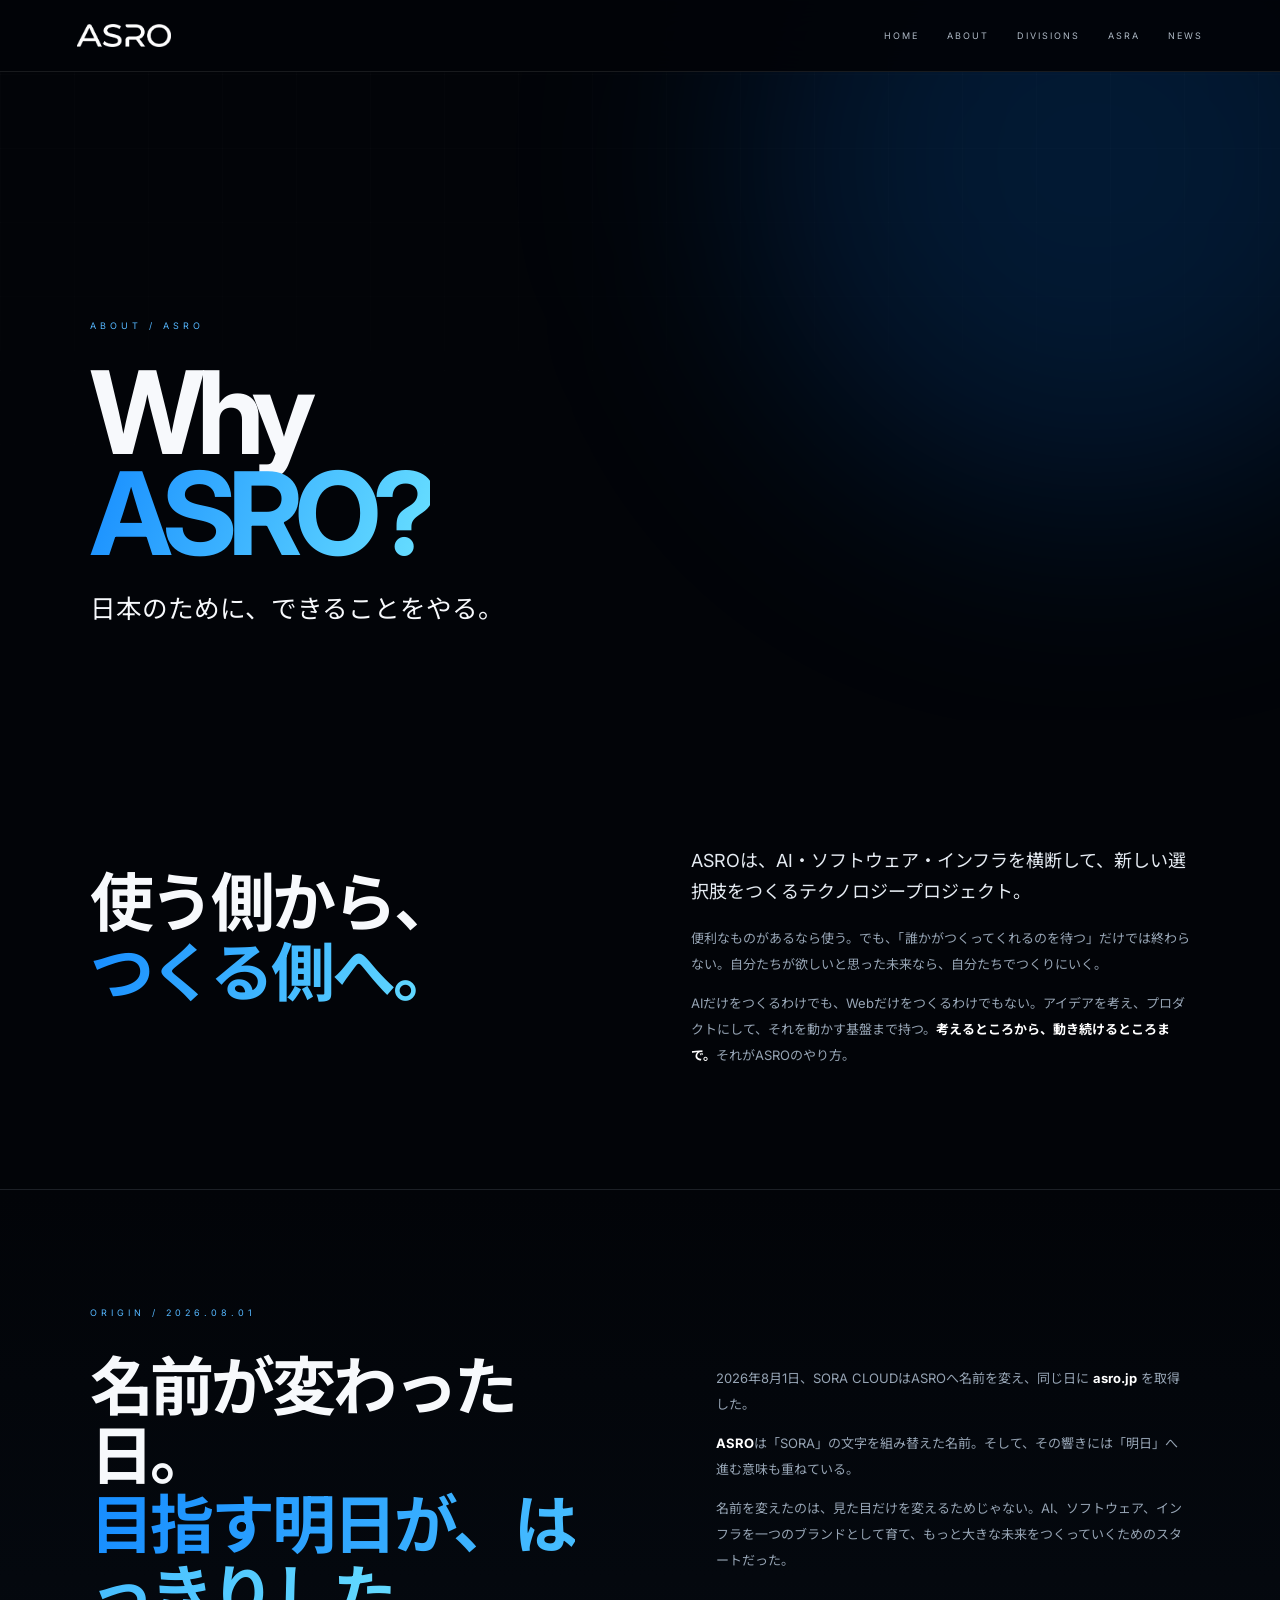
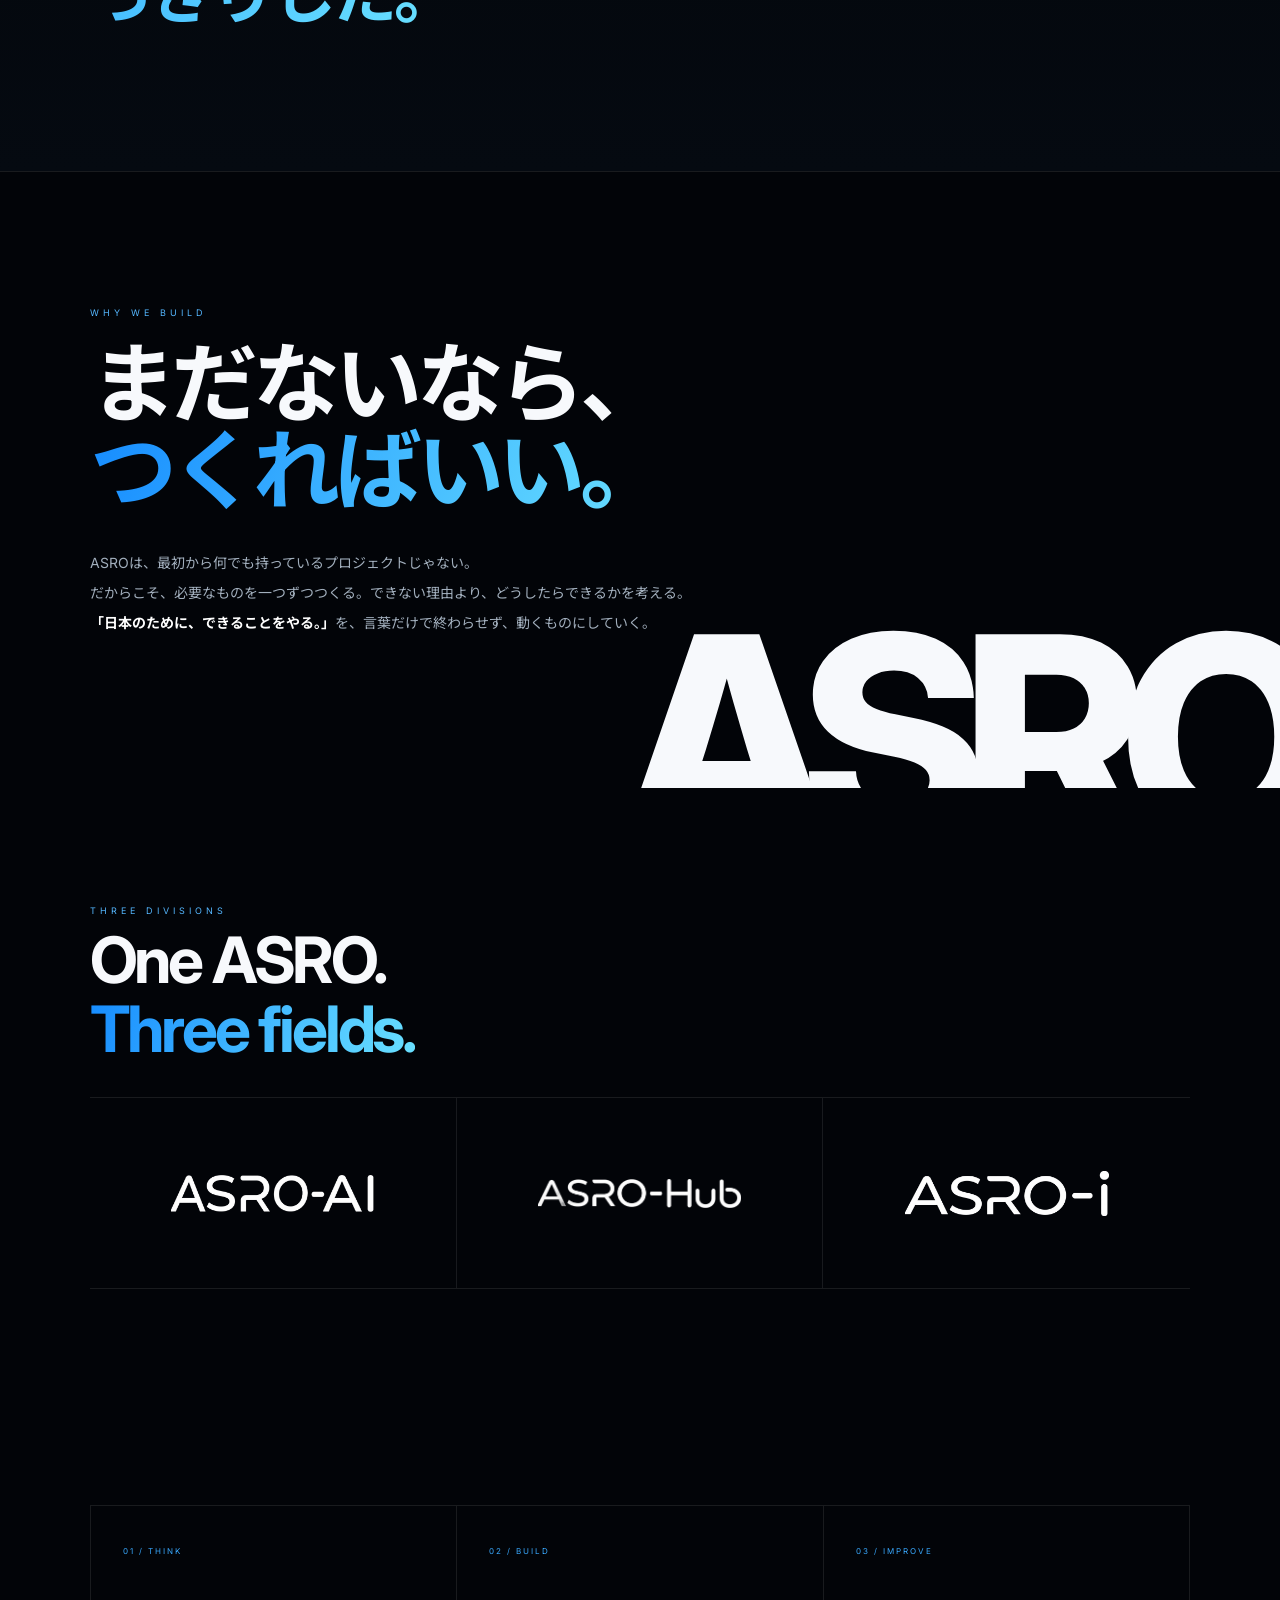
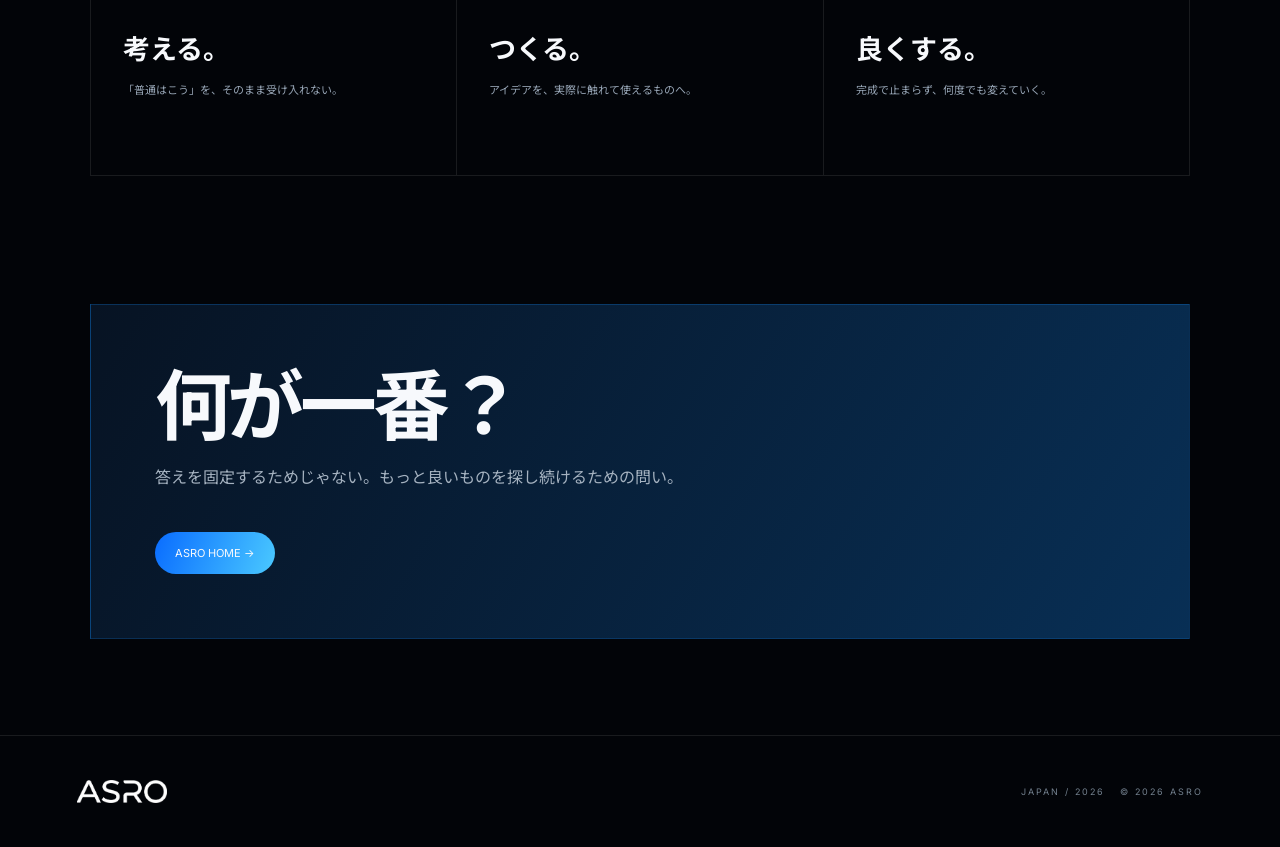
==== commit 6afbf072: "Add intentional mobile-safe break to About hero" ====
--- a/about.html
+++ b/about.html
@@ -1,4 +1,4 @@
-<!doctype html><html lang="ja"><head><meta charset="UTF-8"><meta name="viewport" content="width=device-width,initial-scale=1,viewport-fit=cover"><meta name="theme-color" content="#020408"><title>About ASRO | ASRO</title><meta name="description" content="ASROについて。日本のために、できることをやる。"><link rel="icon" href="asro-mark.svg" type="image/svg+xml"><link rel="stylesheet" href="site.css?v=20260919-5"></head><body><header><a class="brand" href="index.html"><img src="asro-logo-white.svg" alt="ASRO"></a><nav><a href="index.html">HOME</a><a href="about.html">ABOUT</a><a href="index.html#divisions">DIVISIONS</a><a href="asra.html">ASRA</a><a href="news.html">NEWS</a></nav></header>
+<!doctype html><html lang="ja"><head><meta charset="UTF-8"><meta name="viewport" content="width=device-width,initial-scale=1,viewport-fit=cover"><meta name="theme-color" content="#020408"><title>About ASRO | ASRO</title><meta name="description" content="ASROについて。日本のために、<br>できることをやる。"><link rel="icon" href="asro-mark.svg" type="image/svg+xml"><link rel="stylesheet" href="site.css?v=20260919-6"></head><body><header><a class="brand" href="index.html"><img src="asro-logo-white.svg" alt="ASRO"></a><nav><a href="index.html">HOME</a><a href="about.html">ABOUT</a><a href="index.html#divisions">DIVISIONS</a><a href="asra.html">ASRA</a><a href="news.html">NEWS</a></nav></header>
 <section class="hero"><p class="eyebrow reveal">ABOUT / ASRO</p><h1 class="reveal">Why<br><em>ASRO?</em></h1><p class="lead reveal">日本のために、できることをやる。</p></section>
 <section class="wrap grid2 about-intro"><div class="reveal"><h2 class="title">使う側から、<br><em>つくる側へ。</em></h2></div><div class="copy reveal"><p class="big">ASROは、AI・ソフトウェア・インフラを横断して、新しい選択肢をつくるテクノロジープロジェクト。</p><p>便利なものがあるなら使う。でも、「誰かがつくってくれるのを待つ」だけでは終わらない。自分たちが欲しいと思った未来なら、自分たちでつくりにいく。</p><p>AIだけをつくるわけでも、Webだけをつくるわけでもない。アイデアを考え、プロダクトにして、それを動かす基盤まで持つ。<strong>考えるところから、動き続けるところまで。</strong>それがASROのやり方。</p></div></section>
 <section class="wrap origin"><p class="eyebrow reveal">ORIGIN / 2026.08.01</p><div class="origin-grid"><h2 class="title reveal">名前が変わった日。<br><em>目指す明日が、はっきりした。</em></h2><div class="copy reveal"><p>2026年8月1日、SORA CLOUDはASROへ名前を変え、同じ日に <strong>asro.jp</strong> を取得した。</p><p><strong>ASRO</strong>は「SORA」の文字を組み替えた名前。そして、その響きには「明日」へ進む意味も重ねている。</p><p>名前を変えたのは、見た目だけを変えるためじゃない。AI、ソフトウェア、インフラを一つのブランドとして育て、もっと大きな未来をつくっていくためのスタートだった。</p></div></div></section>
--- a/site.css
+++ b/site.css
@@ -2,7 +2,7 @@
 :root{--bg:#020408;--panel:#05080d;--text:#f7f9fc;--mut:#96a4b4;--line:#ffffff17;--blue:#168cff;--cyan:#62dcff}
 *{box-sizing:border-box}html{scroll-behavior:smooth;scroll-padding-top:72px}body{margin:0;background:var(--bg);color:var(--text);font-family:Inter,"Noto Sans JP",sans-serif;overflow-x:hidden}a{color:inherit;text-decoration:none}img{display:block;max-width:100%}::selection{background:var(--blue);color:#fff}
 header{height:72px;position:fixed;z-index:30;inset:0 0 auto;display:flex;align-items:center;padding:0 6vw;background:#020408ed;backdrop-filter:blur(20px);border-bottom:1px solid var(--line)}.brand{display:flex;align-items:center;flex:0 0 auto}.brand img{width:94px;height:28px;object-fit:contain}nav{margin-left:auto;display:flex;gap:28px;align-items:center;font-size:9px;letter-spacing:2px;color:#aeb9c5}nav a{white-space:nowrap}nav a:hover{color:#fff}
-.hero{min-height:720px;height:min(78svh,860px);padding:150px 7vw 90px;position:relative;overflow:hidden;display:flex;flex-direction:column;justify-content:flex-end}.hero:before{content:"";position:absolute;width:680px;height:680px;border-radius:50%;background:#087cff2d;filter:blur(120px);right:-12%;top:-25%}.hero:after{content:"";position:absolute;inset:0;background-image:linear-gradient(#ffffff04 1px,transparent 1px),linear-gradient(90deg,#ffffff04 1px,transparent 1px);background-size:74px 74px;mask-image:linear-gradient(#000,transparent 78%);pointer-events:none}.hero>*{position:relative;z-index:2}.eyebrow{font-size:9px;letter-spacing:4px;color:#55b7ff}.hero h1{max-width:100%;font-size:clamp(68px,9vw,138px);line-height:.88;letter-spacing:-.07em;margin:22px 0;overflow-wrap:anywhere}.hero h1 em,.title em{font-style:normal;background:linear-gradient(110deg,#168cff,#6ae1ff);-webkit-background-clip:text;color:transparent}.lead{font-size:clamp(18px,2vw,28px);line-height:1.7;max-width:760px}.sublead{font-size:13px;color:var(--mut);line-height:2;max-width:650px}
+.hero{min-height:720px;height:min(78svh,860px);padding:150px 7vw 90px;position:relative;overflow:hidden;display:flex;flex-direction:column;justify-content:flex-end}.hero:before{content:"";position:absolute;width:680px;height:680px;border-radius:50%;background:#087cff2d;filter:blur(120px);right:-12%;top:-25%}.hero:after{content:"";position:absolute;inset:0;background-image:linear-gradient(#ffffff04 1px,transparent 1px),linear-gradient(90deg,#ffffff04 1px,transparent 1px);background-size:74px 74px;mask-image:linear-gradient(#000,transparent 78%);pointer-events:none}.hero>*{position:relative;z-index:2}.eyebrow{font-size:9px;letter-spacing:4px;color:#55b7ff}.hero h1{max-width:100%;font-size:clamp(68px,9vw,138px);line-height:.88;letter-spacing:-.07em;margin:22px 0;overflow-wrap:anywhere}.hero h1 em,.title em{font-style:normal;background:linear-gradient(110deg,#168cff,#6ae1ff);-webkit-background-clip:text;color:transparent}.lead{width:100%;max-width:760px;margin:0;font-size:clamp(18px,2vw,28px);line-height:1.7;white-space:normal;word-break:normal;overflow-wrap:anywhere}.sublead{font-size:13px;color:var(--mut);line-height:2;max-width:650px}
 .wrap{padding:108px 7vw}.grid2{display:grid;grid-template-columns:minmax(0,1fr) minmax(0,1fr);gap:8vw;align-items:center}.title{font-size:clamp(42px,5vw,72px);line-height:1.08;letter-spacing:-.05em;margin:0 0 34px}.copy{min-width:0;font-size:13px;line-height:2;color:var(--mut)}.copy strong{color:#fff}.copy .big{font-size:18px;color:#e5ebf2;line-height:1.7}
 .visual{min-width:0;min-height:400px;position:relative;overflow:hidden;border:1px solid var(--line);background:radial-gradient(circle at 50% 48%,#103b67,#07101b 58%,#03070c);display:flex;align-items:center;justify-content:center}.visual:before{content:"";position:absolute;inset:-25%;background-image:linear-gradient(#168cff18 1px,transparent 1px),linear-gradient(90deg,#168cff18 1px,transparent 1px);background-size:38px 38px;transform:rotate(18deg)}.visual:after{content:"";position:absolute;width:min(300px,70%);aspect-ratio:1;border:1px solid #168cff32;border-radius:50%;box-shadow:0 0 80px #168cff17}.visual img{position:relative;z-index:2;max-width:68%;max-height:180px;object-fit:contain;filter:drop-shadow(0 20px 55px #168cff4d)}
 .cards{display:grid;grid-template-columns:repeat(3,minmax(0,1fr));border-top:1px solid var(--line);border-left:1px solid var(--line)}.card{min-width:0;min-height:270px;padding:32px;border-right:1px solid var(--line);border-bottom:1px solid var(--line)}.card span{font-size:8px;color:#39a9ff;letter-spacing:2px}.card h3{font-size:27px;line-height:1.2;margin:76px 0 14px;overflow-wrap:anywhere}.card p{font-size:11px;line-height:1.8;color:var(--mut)}
@@ -14,6 +14,6 @@
 footer{border-top:1px solid var(--line);padding:44px 6vw;display:flex;align-items:center;justify-content:space-between;gap:24px;color:#73808e;font-size:9px;letter-spacing:2px}footer img{width:90px}
 .reveal{opacity:0;transform:translateY(22px);transition:.75s opacity,.75s transform}.reveal.visible{opacity:1;transform:none}
 @media(max-width:1100px){header{padding-inline:4.5vw}nav{gap:18px}.hero{padding-inline:6vw}.hero h1{font-size:clamp(62px,9vw,106px)}.grid2{gap:5vw}.title{font-size:clamp(40px,5vw,58px)}.visual{min-height:350px}.visual img{max-width:74%;max-height:150px}.card{padding:26px}.card h3{font-size:23px}.brand-strip a{padding:28px}.cta{padding:56px}}
-@media(max-width:800px){html{scroll-padding-top:66px}header{height:66px;padding:0 5vw}.brand img{width:86px}nav{gap:16px}nav a{display:none}nav a:first-child,nav a:last-child{display:block}.hero{height:auto;min-height:620px;padding:112px 6vw 72px}.hero h1{font-size:clamp(52px,14vw,78px)}.lead{font-size:18px}.wrap{padding:80px 6vw}.grid2{grid-template-columns:1fr;gap:42px}.visual{min-height:300px}.visual img{max-height:135px}.cards{grid-template-columns:1fr}.card{min-height:190px}.card h3{margin-top:38px}.brand-strip{grid-template-columns:1fr}.brand-strip a{min-height:140px;border-right:0;border-bottom:1px solid var(--line)}.brand-strip a:last-child{border-bottom:0}.status-card{margin:0 5vw 70px;padding:44px 26px}.cta{margin:20px 5vw 70px;padding:46px 26px}.origin-grid{grid-template-columns:1fr;gap:28px}.manifesto-page{padding-top:86px;padding-bottom:96px}.manifesto-page:after{display:none}}
-@media(max-width:480px){header nav a:last-child{display:none}.hero{min-height:580px;padding-top:100px}.hero h1{font-size:52px}.title{font-size:39px}.copy{font-size:12px}.copy .big{font-size:16px}.visual{min-height:270px}.visual img{max-width:76%;max-height:120px}.status-card h2,.cta h2{font-size:42px}.manifesto-page h2{font-size:44px}.manifesto-page>p:last-child{font-size:12px;line-height:2}footer{padding:38px 6vw;flex-direction:column;align-items:flex-start}}
+@media(max-width:800px){html{scroll-padding-top:66px}header{height:66px;padding:0 5vw}.brand img{width:86px}nav{gap:16px}nav a{display:none}nav a:first-child,nav a:last-child{display:block}.hero{height:auto;min-height:620px;padding:112px 6vw 72px}.hero h1{font-size:clamp(52px,14vw,78px)}.lead{width:100%;max-width:100%;font-size:18px;line-height:1.65;white-space:normal;overflow-wrap:anywhere}.wrap{padding:80px 6vw}.grid2{grid-template-columns:1fr;gap:42px}.visual{min-height:300px}.visual img{max-height:135px}.cards{grid-template-columns:1fr}.card{min-height:190px}.card h3{margin-top:38px}.brand-strip{grid-template-columns:1fr}.brand-strip a{min-height:140px;border-right:0;border-bottom:1px solid var(--line)}.brand-strip a:last-child{border-bottom:0}.status-card{margin:0 5vw 70px;padding:44px 26px}.cta{margin:20px 5vw 70px;padding:46px 26px}.origin-grid{grid-template-columns:1fr;gap:28px}.manifesto-page{padding-top:86px;padding-bottom:96px}.manifesto-page:after{display:none}}
+@media(max-width:480px){header nav a:last-child{display:none}.hero{min-height:560px;padding:96px 6vw 64px}.hero h1{font-size:48px;line-height:.96}.lead{font-size:17px;line-height:1.7;max-width:100%;white-space:normal;overflow-wrap:anywhere}.title{font-size:39px}.copy{font-size:12px}.copy .big{font-size:16px}.visual{min-height:270px}.visual img{max-width:76%;max-height:120px}.status-card h2,.cta h2{font-size:42px}.manifesto-page h2{font-size:44px}.manifesto-page>p:last-child{font-size:12px;line-height:2}footer{padding:38px 6vw;flex-direction:column;align-items:flex-start}}
 @media(prefers-reduced-motion:reduce){html{scroll-behavior:auto}.reveal{opacity:1;transform:none;transition:none}}
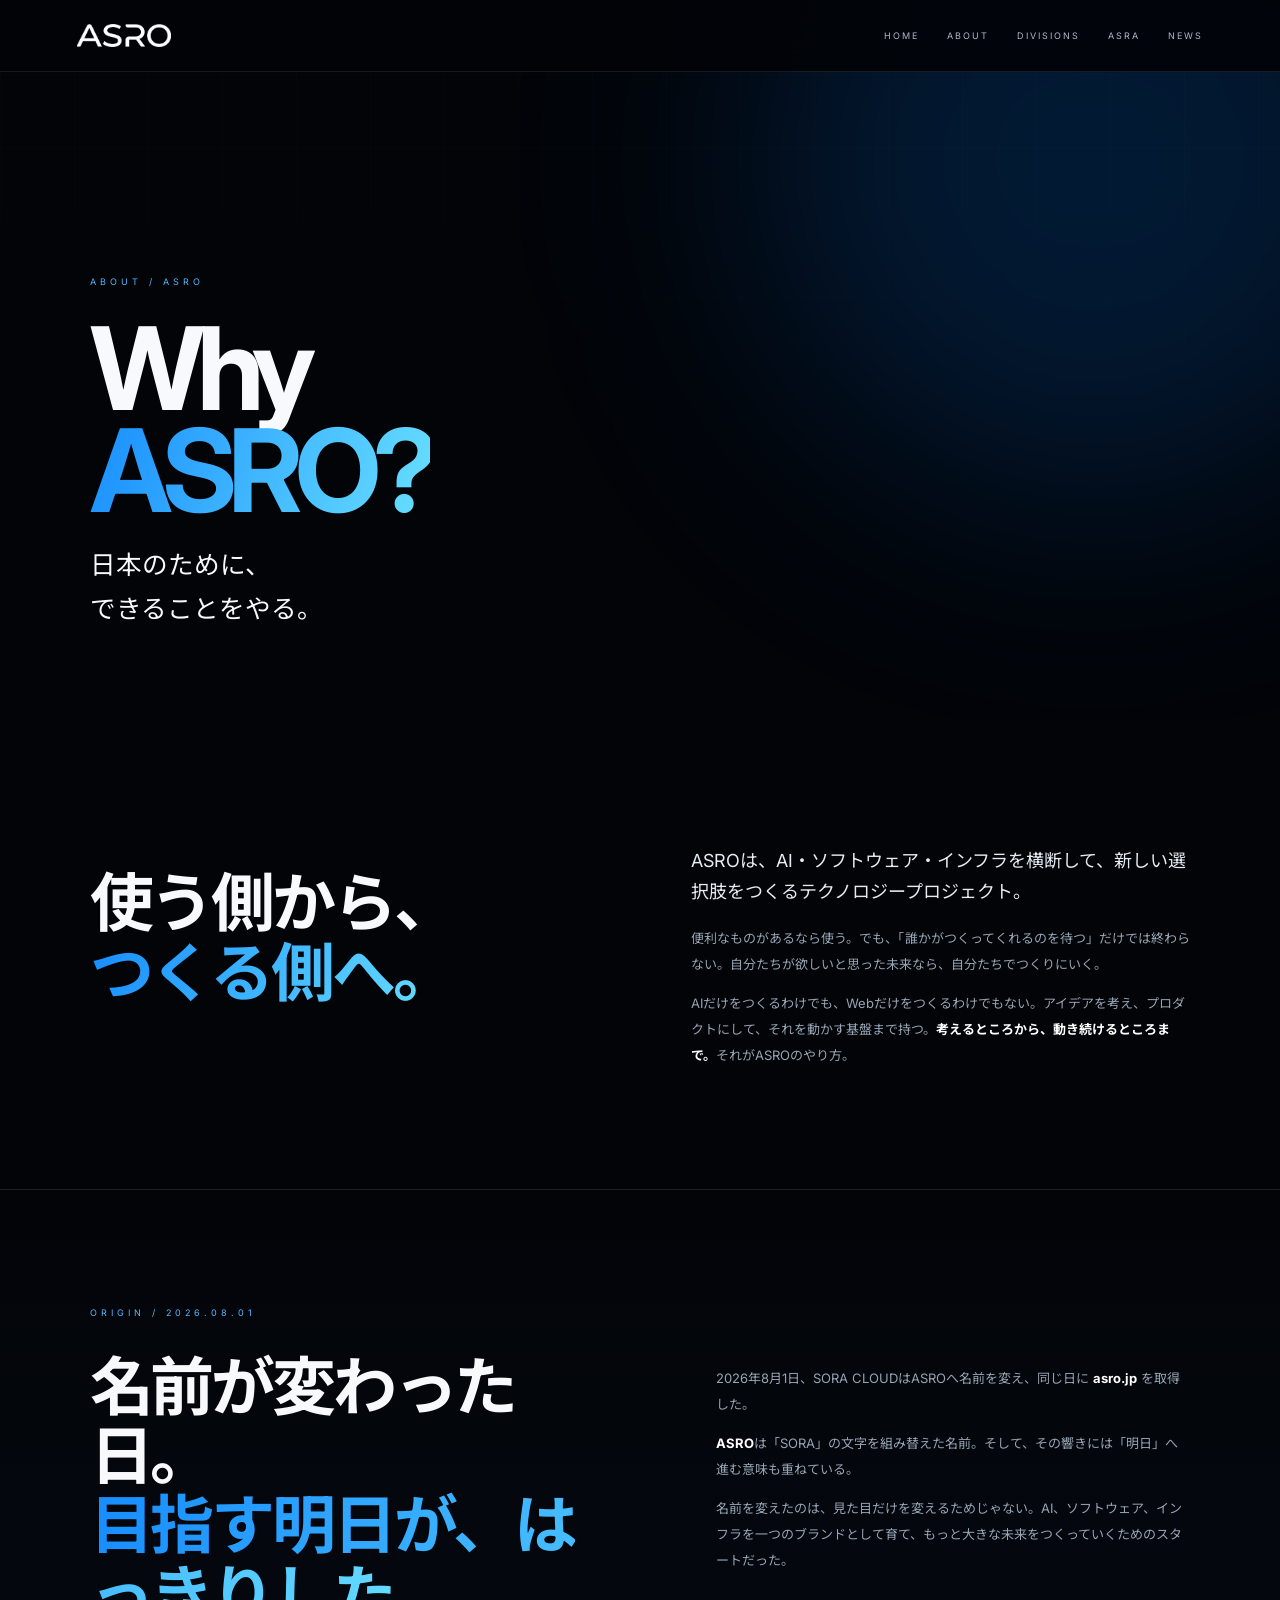
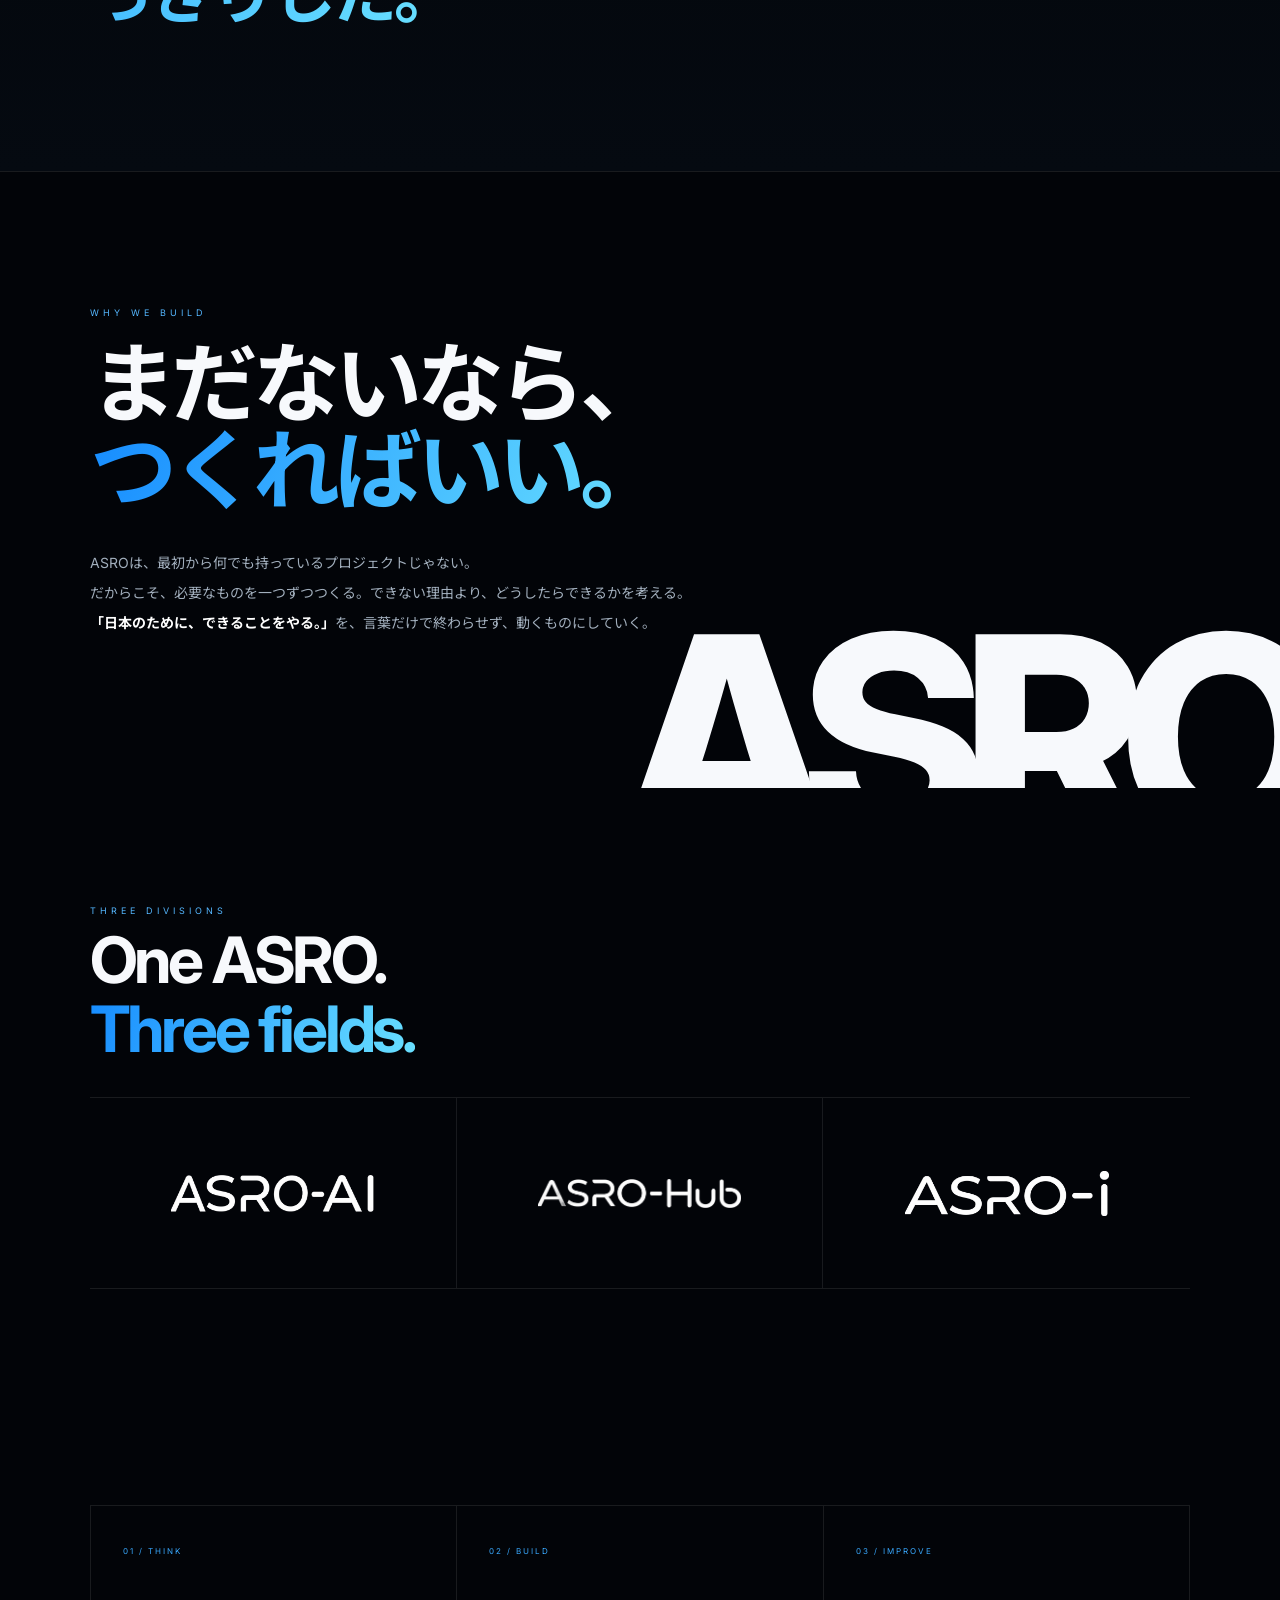
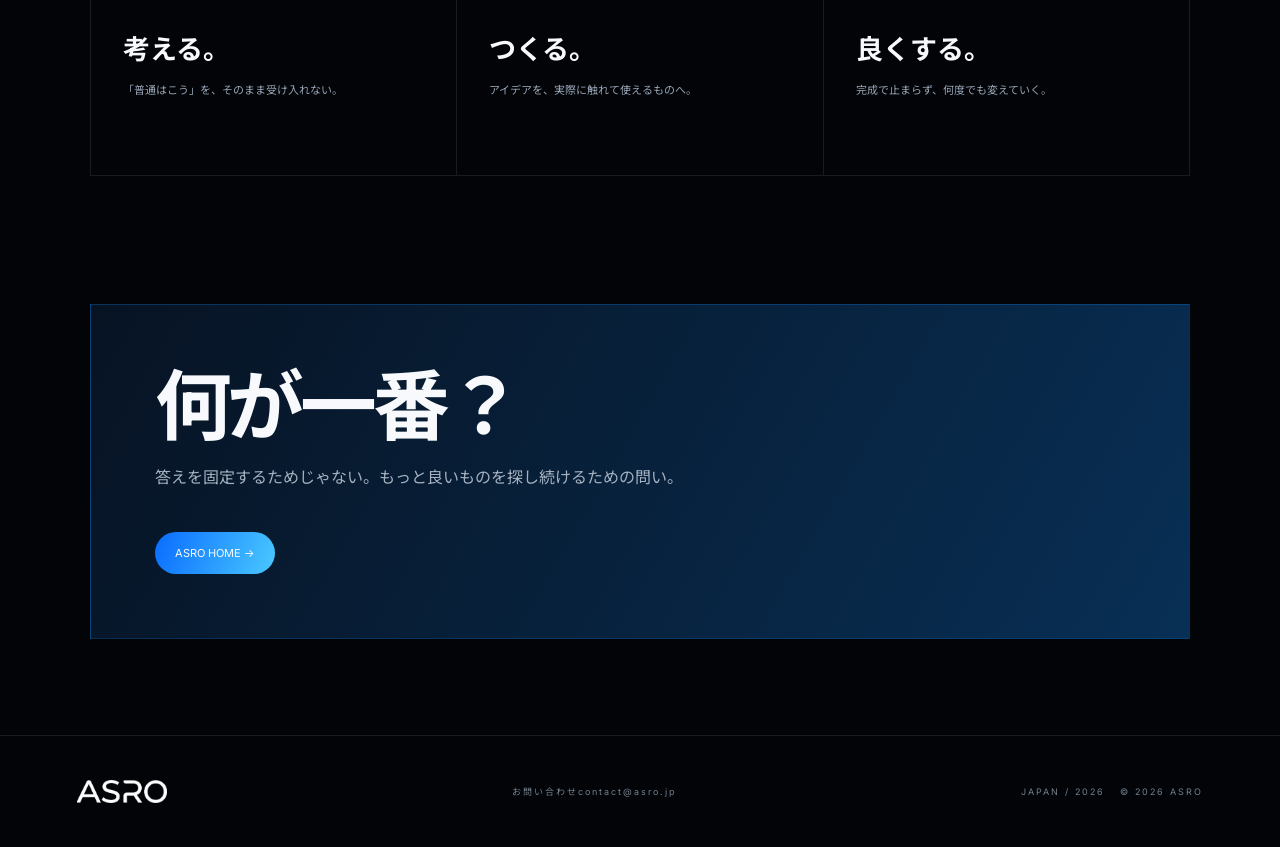
==== commit 7a749afa: "Add contact link to about.html" ====
--- a/about.html
+++ b/about.html
@@ -1,8 +1,8 @@
-<!doctype html><html lang="ja"><head><meta charset="UTF-8"><meta name="viewport" content="width=device-width,initial-scale=1,viewport-fit=cover"><meta name="theme-color" content="#020408"><title>About ASRO | ASRO</title><meta name="description" content="ASROについて。日本のために、<br>できることをやる。"><link rel="icon" href="asro-mark.svg" type="image/svg+xml"><link rel="stylesheet" href="site.css?v=20260919-6"></head><body><header><a class="brand" href="index.html"><img src="asro-logo-white.svg" alt="ASRO"></a><nav><a href="index.html">HOME</a><a href="about.html">ABOUT</a><a href="index.html#divisions">DIVISIONS</a><a href="asra.html">ASRA</a><a href="news.html">NEWS</a></nav></header>
-<section class="hero"><p class="eyebrow reveal">ABOUT / ASRO</p><h1 class="reveal">Why<br><em>ASRO?</em></h1><p class="lead reveal">日本のために、できることをやる。</p></section>
+<!doctype html><html lang="ja"><head><meta charset="UTF-8"><meta name="viewport" content="width=device-width,initial-scale=1,viewport-fit=cover"><meta name="theme-color" content="#020408"><title>About ASRO | ASRO</title><meta name="description" content="ASROについて。日本のために、できることをやる。"><link rel="icon" href="asro-mark.svg" type="image/svg+xml"><link rel="stylesheet" href="site.css?v=20260919-9"></head><body><header><a class="brand" href="index.html"><img src="asro-logo-white.svg" alt="ASRO"></a><nav><a href="index.html">HOME</a><a href="about.html">ABOUT</a><a href="index.html#divisions">DIVISIONS</a><a href="asra.html">ASRA</a><a href="news.html">NEWS</a></nav></header>
+<section class="hero hero-about"><p class="eyebrow reveal">ABOUT / ASRO</p><h1 class="reveal">Why<br><em>ASRO?</em></h1><p class="lead reveal about-tagline"><span>日本のために、</span><span>できることをやる。</span></p></section>
 <section class="wrap grid2 about-intro"><div class="reveal"><h2 class="title">使う側から、<br><em>つくる側へ。</em></h2></div><div class="copy reveal"><p class="big">ASROは、AI・ソフトウェア・インフラを横断して、新しい選択肢をつくるテクノロジープロジェクト。</p><p>便利なものがあるなら使う。でも、「誰かがつくってくれるのを待つ」だけでは終わらない。自分たちが欲しいと思った未来なら、自分たちでつくりにいく。</p><p>AIだけをつくるわけでも、Webだけをつくるわけでもない。アイデアを考え、プロダクトにして、それを動かす基盤まで持つ。<strong>考えるところから、動き続けるところまで。</strong>それがASROのやり方。</p></div></section>
 <section class="wrap origin"><p class="eyebrow reveal">ORIGIN / 2026.08.01</p><div class="origin-grid"><h2 class="title reveal">名前が変わった日。<br><em>目指す明日が、はっきりした。</em></h2><div class="copy reveal"><p>2026年8月1日、SORA CLOUDはASROへ名前を変え、同じ日に <strong>asro.jp</strong> を取得した。</p><p><strong>ASRO</strong>は「SORA」の文字を組み替えた名前。そして、その響きには「明日」へ進む意味も重ねている。</p><p>名前を変えたのは、見た目だけを変えるためじゃない。AI、ソフトウェア、インフラを一つのブランドとして育て、もっと大きな未来をつくっていくためのスタートだった。</p></div></div></section>
 <section class="wrap manifesto-page"><p class="eyebrow reveal">WHY WE BUILD</p><h2 class="reveal">まだないなら、<br><em>つくればいい。</em></h2><p class="reveal">ASROは、最初から何でも持っているプロジェクトじゃない。<br>だからこそ、必要なものを一つずつつくる。できない理由より、どうしたらできるかを考える。<br><strong>「日本のために、できることをやる。」</strong>を、言葉だけで終わらせず、動くものにしていく。</p></section>
 <section class="wrap"><p class="eyebrow reveal">THREE DIVISIONS</p><h2 class="title reveal">One ASRO.<br><em>Three fields.</em></h2><div class="brand-strip reveal"><a href="ai.html"><img src="asro-ai-white.svg" alt="ASRO AI"></a><a href="hub.html"><img src="asro-hub-white.svg" alt="ASRO Hub"></a><a href="infra.html"><img src="asro-i-white.svg" alt="ASRO-i"></a></div></section>
 <section class="wrap"><div class="cards"><div class="card reveal"><span>01 / THINK</span><h3>考える。</h3><p>「普通はこう」を、そのまま受け入れない。</p></div><div class="card reveal"><span>02 / BUILD</span><h3>つくる。</h3><p>アイデアを、実際に触れて使えるものへ。</p></div><div class="card reveal"><span>03 / IMPROVE</span><h3>良くする。</h3><p>完成で止まらず、何度でも変えていく。</p></div></div></section>
-<section class="cta reveal"><h2>何が一番？</h2><p>答えを固定するためじゃない。もっと良いものを探し続けるための問い。</p><a class="btn" href="index.html">ASRO HOME →</a></section><footer><img src="asro-logo-white.svg" alt="ASRO"><span>JAPAN / 2026&nbsp;&nbsp; © 2026 ASRO</span></footer><script src="site.js"></script></body></html>+<section class="cta reveal"><h2>何が一番？</h2><p>答えを固定するためじゃない。もっと良いものを探し続けるための問い。</p><a class="btn" href="index.html">ASRO HOME →</a></section><footer><img src="asro-logo-white.svg" alt="ASRO"><div class="subfooter-links"><a href="mailto:contact@asro.jp?subject=ASRO%20%E3%81%B8%E3%81%AE%E3%81%8A%E5%95%8F%E3%81%84%E5%90%88%E3%82%8F%E3%81%9B">お問い合わせ</a><a href="mailto:contact@asro.jp?subject=ASRO%20%E3%81%B8%E3%81%AE%E3%81%8A%E5%95%8F%E3%81%84%E5%90%88%E3%82%8F%E3%81%9B">contact@asro.jp</a></div><span>JAPAN / 2026&nbsp;&nbsp; © 2026 ASRO</span></footer><script src="site.js"></script></body></html>
--- a/site.css
+++ b/site.css
@@ -16,4 +16,43 @@
 @media(max-width:1100px){header{padding-inline:4.5vw}nav{gap:18px}.hero{padding-inline:6vw}.hero h1{font-size:clamp(62px,9vw,106px)}.grid2{gap:5vw}.title{font-size:clamp(40px,5vw,58px)}.visual{min-height:350px}.visual img{max-width:74%;max-height:150px}.card{padding:26px}.card h3{font-size:23px}.brand-strip a{padding:28px}.cta{padding:56px}}
 @media(max-width:800px){html{scroll-padding-top:66px}header{height:66px;padding:0 5vw}.brand img{width:86px}nav{gap:16px}nav a{display:none}nav a:first-child,nav a:last-child{display:block}.hero{height:auto;min-height:620px;padding:112px 6vw 72px}.hero h1{font-size:clamp(52px,14vw,78px)}.lead{width:100%;max-width:100%;font-size:18px;line-height:1.65;white-space:normal;overflow-wrap:anywhere}.wrap{padding:80px 6vw}.grid2{grid-template-columns:1fr;gap:42px}.visual{min-height:300px}.visual img{max-height:135px}.cards{grid-template-columns:1fr}.card{min-height:190px}.card h3{margin-top:38px}.brand-strip{grid-template-columns:1fr}.brand-strip a{min-height:140px;border-right:0;border-bottom:1px solid var(--line)}.brand-strip a:last-child{border-bottom:0}.status-card{margin:0 5vw 70px;padding:44px 26px}.cta{margin:20px 5vw 70px;padding:46px 26px}.origin-grid{grid-template-columns:1fr;gap:28px}.manifesto-page{padding-top:86px;padding-bottom:96px}.manifesto-page:after{display:none}}
 @media(max-width:480px){header nav a:last-child{display:none}.hero{min-height:560px;padding:96px 6vw 64px}.hero h1{font-size:48px;line-height:.96}.lead{font-size:17px;line-height:1.7;max-width:100%;white-space:normal;overflow-wrap:anywhere}.title{font-size:39px}.copy{font-size:12px}.copy .big{font-size:16px}.visual{min-height:270px}.visual img{max-width:76%;max-height:120px}.status-card h2,.cta h2{font-size:42px}.manifesto-page h2{font-size:44px}.manifesto-page>p:last-child{font-size:12px;line-height:2}footer{padding:38px 6vw;flex-direction:column;align-items:flex-start}}
-@media(prefers-reduced-motion:reduce){html{scroll-behavior:auto}.reveal{opacity:1;transform:none;transition:none}}+@media(prefers-reduced-motion:reduce){html{scroll-behavior:auto}.reveal{opacity:1;transform:none;transition:none}}
+/* About hero: hard layout guard */
+.hero-about .about-tagline{
+  width:min(100%,520px);
+  max-width:520px;
+  margin:0;
+  white-space:normal;
+}
+.hero-about .about-tagline span{
+  display:block;
+  width:100%;
+}
+@media(max-width:800px){
+  .hero-about{
+    min-height:600px;
+  }
+  .hero-about .about-tagline{
+    width:min(100%,360px);
+    max-width:360px;
+    font-size:18px;
+    line-height:1.7;
+  }
+}
+@media(max-width:480px){
+  .hero-about{
+    min-height:540px;
+    padding:94px 6vw 58px;
+  }
+  .hero-about h1{
+    font-size:46px;
+    line-height:.96;
+    margin:18px 0 24px;
+  }
+  .hero-about .about-tagline{
+    width:min(100%,300px);
+    max-width:300px;
+    font-size:16px;
+    line-height:1.75;
+  }
+}
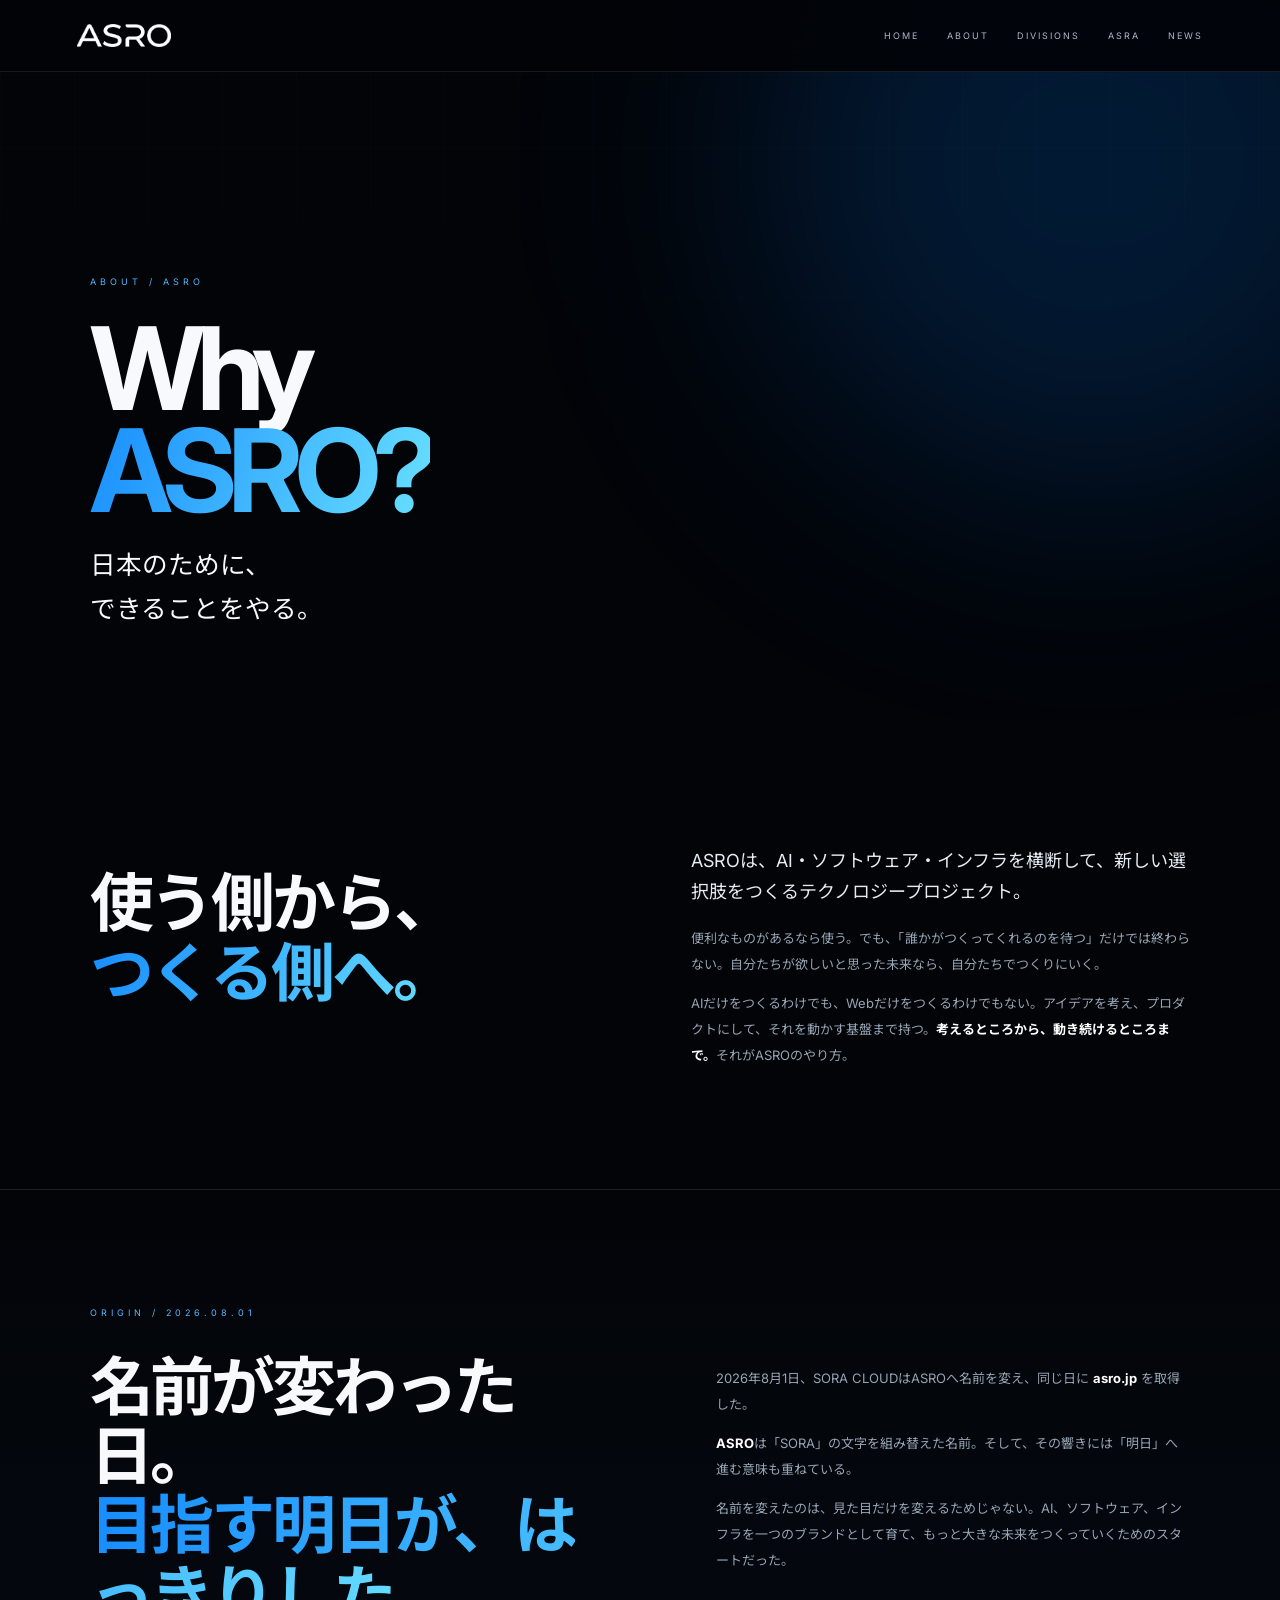
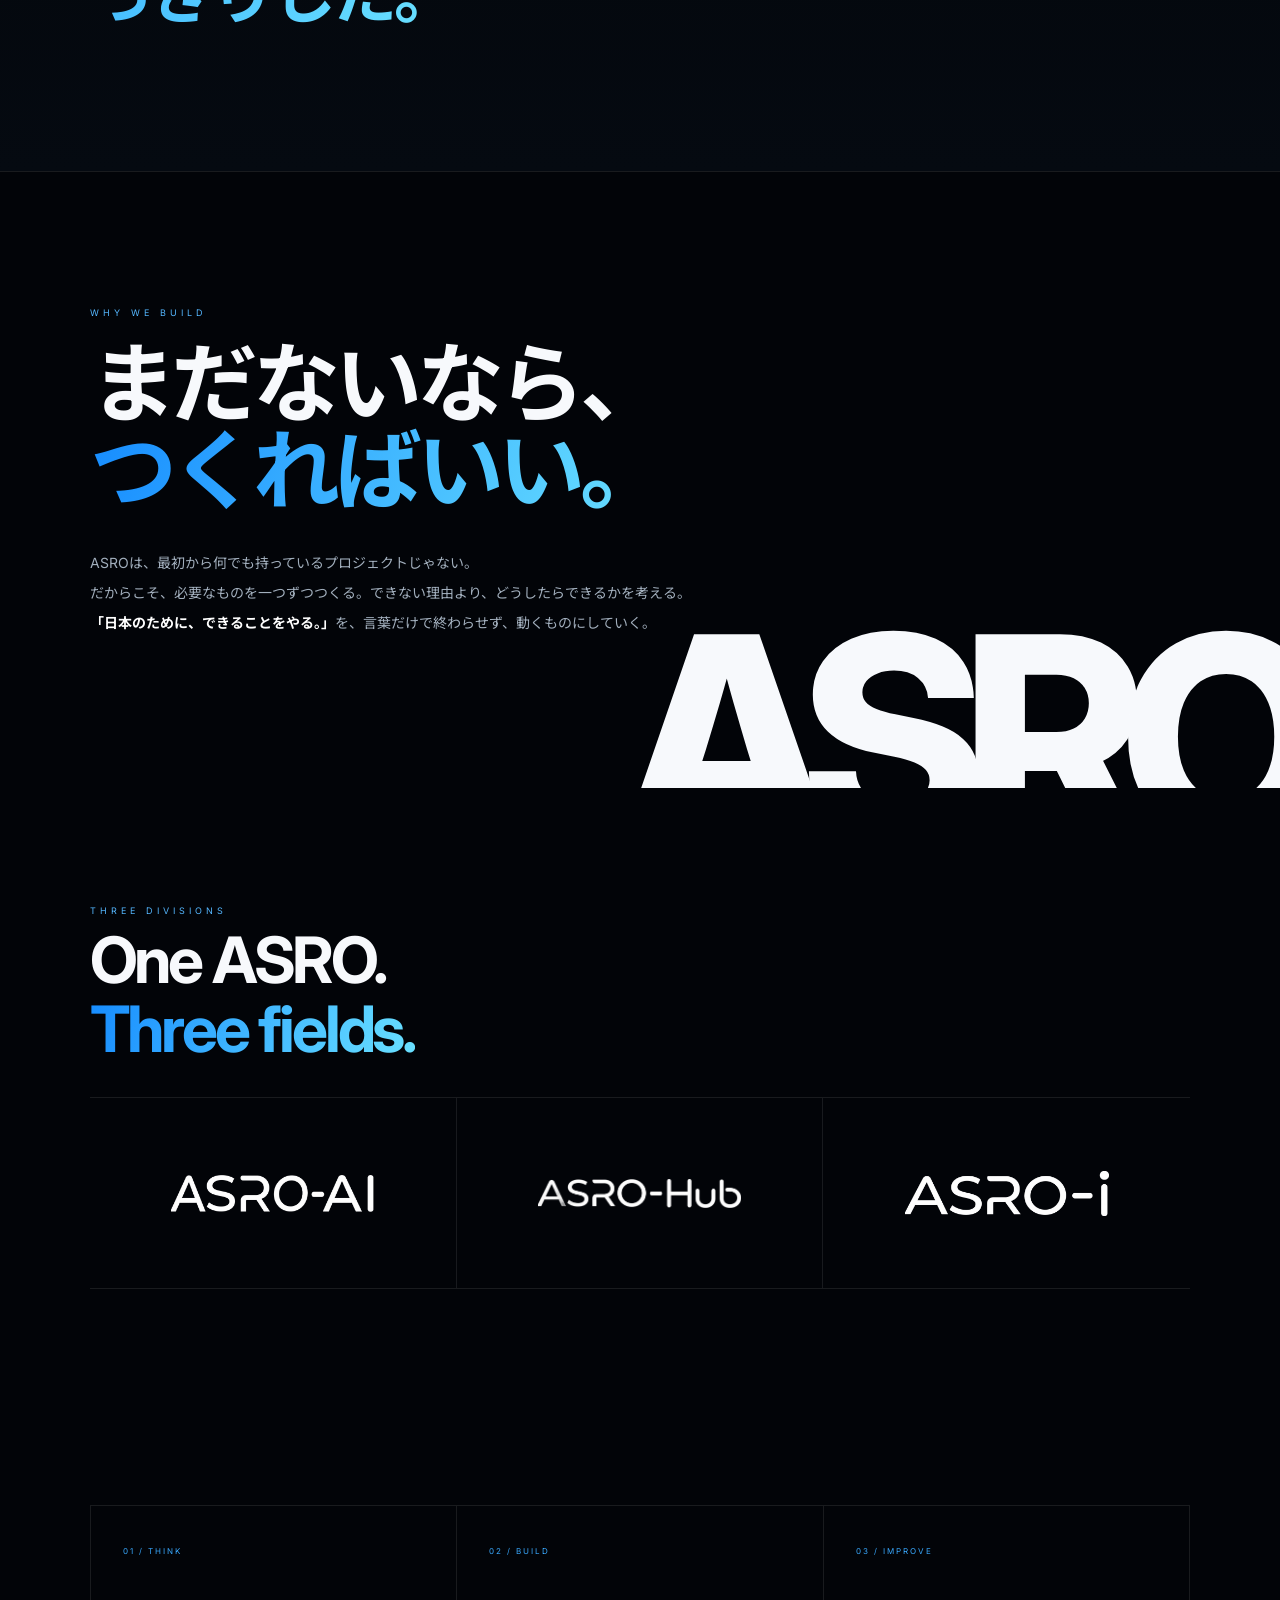
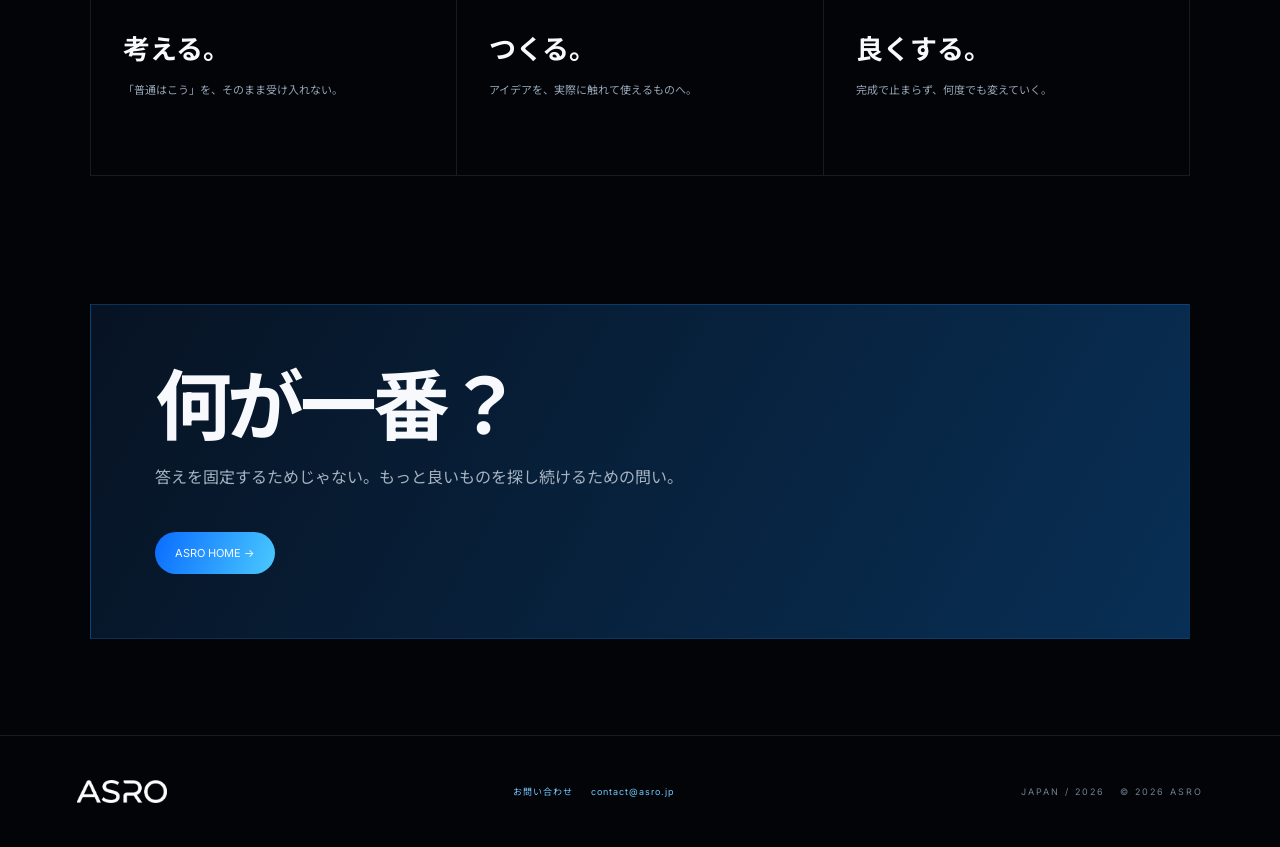
==== commit cd51ad80: "Switch about.html to new ASRO mark assets" ====
--- a/about.html
+++ b/about.html
@@ -1,4 +1,4 @@
-<!doctype html><html lang="ja"><head><meta charset="UTF-8"><meta name="viewport" content="width=device-width,initial-scale=1,viewport-fit=cover"><meta name="theme-color" content="#020408"><title>About ASRO | ASRO</title><meta name="description" content="ASROについて。日本のために、できることをやる。"><link rel="icon" href="asro-mark.svg" type="image/svg+xml"><link rel="stylesheet" href="site.css?v=20260919-9"></head><body><header><a class="brand" href="index.html"><img src="asro-logo-white.svg" alt="ASRO"></a><nav><a href="index.html">HOME</a><a href="about.html">ABOUT</a><a href="index.html#divisions">DIVISIONS</a><a href="asra.html">ASRA</a><a href="news.html">NEWS</a></nav></header>
+<!doctype html><html lang="ja"><head><meta charset="UTF-8"><meta name="viewport" content="width=device-width,initial-scale=1,viewport-fit=cover"><meta name="theme-color" content="#020408"><title>About ASRO | ASRO</title><meta name="description" content="ASROについて。日本のために、できることをやる。"><link rel="icon" href="asro-mark.svg?v=20261001-1" type="image/svg+xml"><link rel="stylesheet" href="site.css?v=20260919-9"></head><body><header><a class="brand" href="index.html"><img src="asro-logo-white.svg" alt="ASRO"></a><nav><a href="index.html">HOME</a><a href="about.html">ABOUT</a><a href="index.html#divisions">DIVISIONS</a><a href="asra.html">ASRA</a><a href="news.html">NEWS</a></nav></header>
 <section class="hero hero-about"><p class="eyebrow reveal">ABOUT / ASRO</p><h1 class="reveal">Why<br><em>ASRO?</em></h1><p class="lead reveal about-tagline"><span>日本のために、</span><span>できることをやる。</span></p></section>
 <section class="wrap grid2 about-intro"><div class="reveal"><h2 class="title">使う側から、<br><em>つくる側へ。</em></h2></div><div class="copy reveal"><p class="big">ASROは、AI・ソフトウェア・インフラを横断して、新しい選択肢をつくるテクノロジープロジェクト。</p><p>便利なものがあるなら使う。でも、「誰かがつくってくれるのを待つ」だけでは終わらない。自分たちが欲しいと思った未来なら、自分たちでつくりにいく。</p><p>AIだけをつくるわけでも、Webだけをつくるわけでもない。アイデアを考え、プロダクトにして、それを動かす基盤まで持つ。<strong>考えるところから、動き続けるところまで。</strong>それがASROのやり方。</p></div></section>
 <section class="wrap origin"><p class="eyebrow reveal">ORIGIN / 2026.08.01</p><div class="origin-grid"><h2 class="title reveal">名前が変わった日。<br><em>目指す明日が、はっきりした。</em></h2><div class="copy reveal"><p>2026年8月1日、SORA CLOUDはASROへ名前を変え、同じ日に <strong>asro.jp</strong> を取得した。</p><p><strong>ASRO</strong>は「SORA」の文字を組み替えた名前。そして、その響きには「明日」へ進む意味も重ねている。</p><p>名前を変えたのは、見た目だけを変えるためじゃない。AI、ソフトウェア、インフラを一つのブランドとして育て、もっと大きな未来をつくっていくためのスタートだった。</p></div></div></section>
--- a/site.css
+++ b/site.css
@@ -55,4 +55,14 @@
     font-size:16px;
     line-height:1.75;
   }
+}
+/* shared contact footer */
+.subfooter-links{display:flex;align-items:center;gap:18px;margin-left:auto;margin-right:auto}
+.subfooter-links a{color:#74c8ff;letter-spacing:1px}
+.subfooter-links a:hover{color:#fff}
+@media(max-width:800px){
+  .subfooter-links{margin:0;flex-wrap:wrap;gap:10px 16px}
+}
+@media(max-width:480px){
+  .subfooter-links{flex-direction:column;align-items:flex-start}
 }
